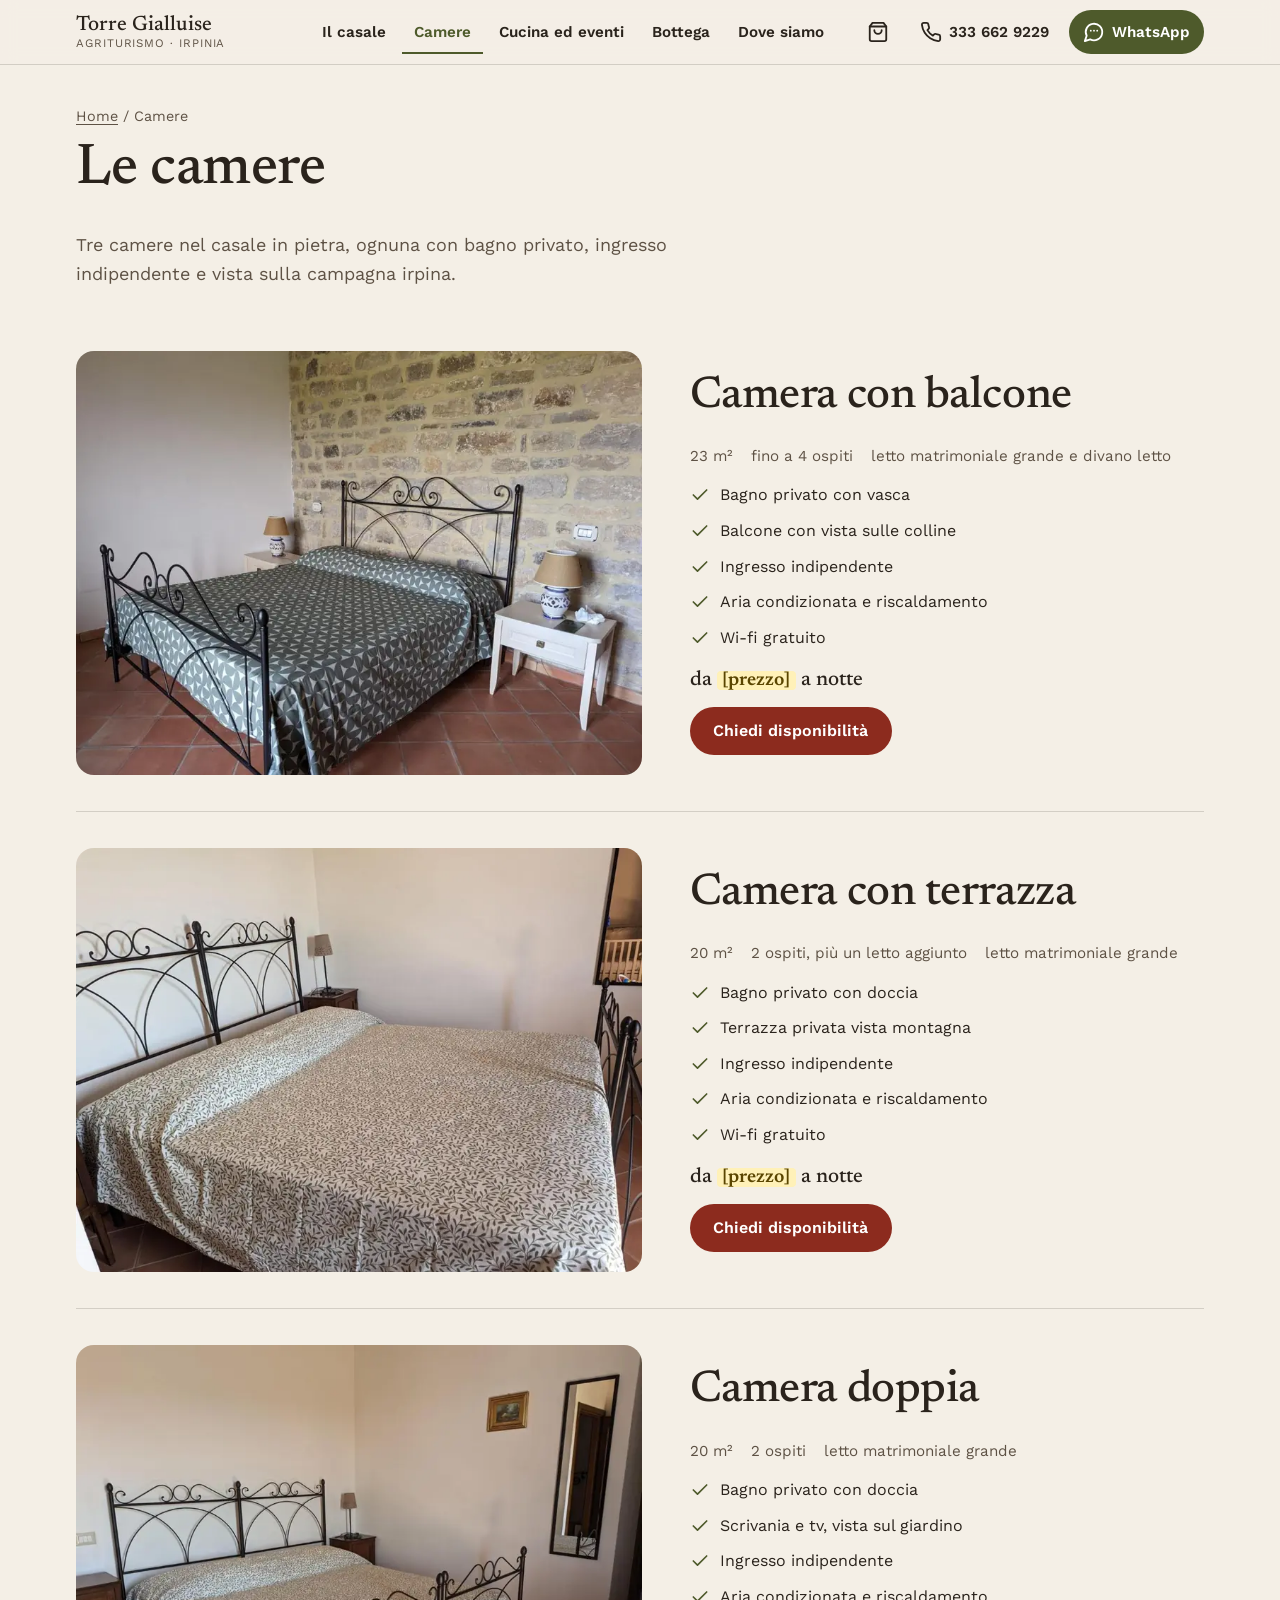
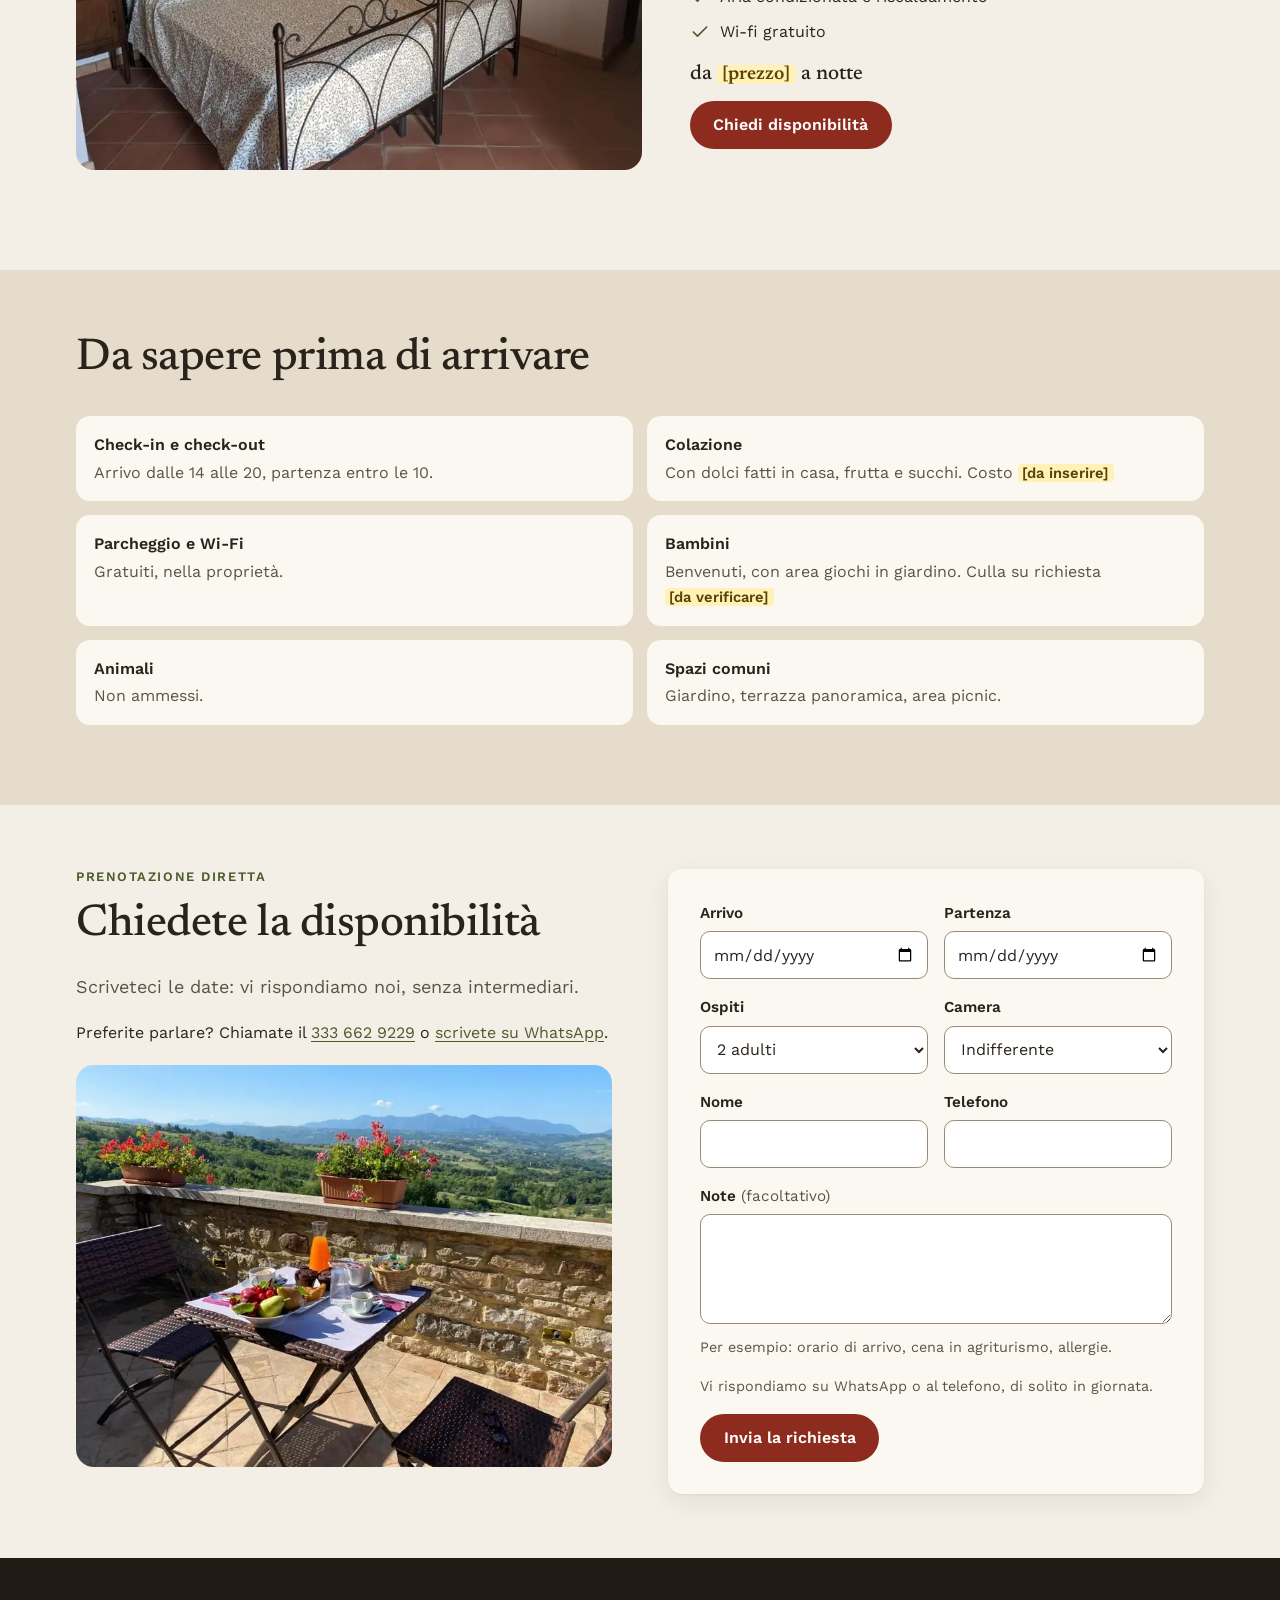
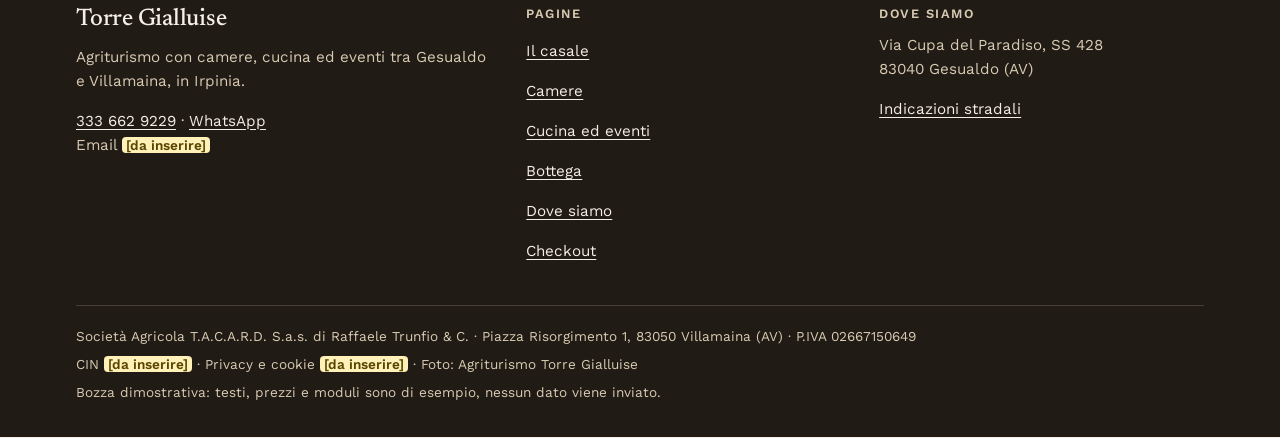
==== camere.html @ 3dd32e1e "Bozza sito Agriturismo Torre Gialluise Co-Authored-By: Claude Opus 5.5 <noreply@anthropic.com>" ====
<!doctype html>
<html lang="it">
<head>
<meta charset="utf-8">
<meta name="viewport" content="width=device-width, initial-scale=1">
<title>Camere · Agriturismo Torre Gialluise, Gesualdo</title>
<meta name="description" content="Tre camere con bagno privato e vista sulle colline dell'Irpinia, nel casale in pietra tra Gesualdo e Villamaina. Chiedete la disponibilità.">
<meta name="theme-color" content="#F4EFE6">
<link rel="canonical" href="https://fraspin02.github.io/tacard-trunfio-bozza/camere.html">
<meta property="og:type" content="website">
<meta property="og:locale" content="it_IT">
<meta property="og:site_name" content="Agriturismo Torre Gialluise">
<meta property="og:title" content="Camere · Agriturismo Torre Gialluise, Gesualdo">
<meta property="og:description" content="Tre camere con bagno privato e vista sulle colline dell'Irpinia, nel casale in pietra tra Gesualdo e Villamaina. Chiedete la disponibilità.">
<meta property="og:url" content="https://fraspin02.github.io/tacard-trunfio-bozza/camere.html">
<meta property="og:image" content="https://fraspin02.github.io/tacard-trunfio-bozza/og.jpg">
<meta property="og:image:width" content="1200">
<meta property="og:image:height" content="630">
<meta name="twitter:card" content="summary_large_image">
<link rel="icon" href="favicon.svg" type="image/svg+xml">
<link rel="preload" href="fonts/newsreader-latin-500-normal.woff2" as="font" type="font/woff2" crossorigin>
<link rel="preload" href="fonts/work-sans-latin-400-normal.woff2" as="font" type="font/woff2" crossorigin>
<style>@font-face{font-family:"Newsreader";src:url(fonts/newsreader-latin-500-normal.woff2) format("woff2");font-weight:500;font-style:normal;font-display:swap}
@font-face{font-family:"Newsreader";src:url(fonts/newsreader-latin-600-normal.woff2) format("woff2");font-weight:600;font-style:normal;font-display:swap}
@font-face{font-family:"Newsreader";src:url(fonts/newsreader-latin-500-italic.woff2) format("woff2");font-weight:500;font-style:italic;font-display:swap}
@font-face{font-family:"Work Sans";src:url(fonts/work-sans-latin-400-normal.woff2) format("woff2");font-weight:400;font-display:swap}
@font-face{font-family:"Work Sans";src:url(fonts/work-sans-latin-600-normal.woff2) format("woff2");font-weight:600;font-display:swap}

:root{
  --stone:#F4EFE6;--stone-2:#E6DCCB;--paper:#FBF8F2;
  --ink:#2A231C;--ink-2:#5E5245;--sand:#D9CBB3;
  --olive:#4E5A2B;--olive-d:#3C4620;--crusco:#8C2B1E;
  --line:rgba(42,35,28,.16);
  --serif:"Newsreader",Georgia,"Times New Roman",serif;
  --sans:"Work Sans",system-ui,-apple-system,"Segoe UI",Roboto,sans-serif;
  --r:14px;--r-img:18px;
  --wrap:1160px;--gut:16px;
  --sh:0 1px 2px rgba(42,35,28,.06),0 8px 24px rgba(42,35,28,.08);
}
*,*::before,*::after{box-sizing:border-box}
html{-webkit-text-size-adjust:100%;scroll-padding-top:80px}
body{margin:0;background:var(--stone);color:var(--ink);font:400 1rem/1.6 var(--sans);overflow-x:hidden}
img{display:block;max-width:100%;height:auto}
a,button,input,select,textarea,label{touch-action:manipulation;-webkit-tap-highlight-color:rgba(78,90,43,.15)}
a{color:var(--olive);text-underline-offset:3px}
a:hover{color:var(--olive-d)}
h1,h2,h3{font-family:var(--serif);font-weight:500;line-height:1.12;margin:0 0 .5em;letter-spacing:-.01em;text-wrap:balance}
h1{font-size:clamp(2.5rem,9vw,4.4rem)}
h2{font-size:clamp(1.85rem,5.4vw,2.8rem)}
h3{font-size:1.4rem}
p{margin:0 0 1em}
.lead{font-size:1.125rem;color:var(--ink-2);max-width:38em}
.eyebrow{display:block;font:600 .8125rem/1.3 var(--sans);letter-spacing:.12em;text-transform:uppercase;color:var(--olive);margin-bottom:.9rem}
em.it,.it{font-style:italic}
.wrap{width:100%;max-width:var(--wrap);margin:0 auto;padding:0 var(--gut)}
.sec{padding:64px 0}
.sec--alt{background:var(--stone-2)}
.sec--dark{background:var(--ink);color:var(--stone)}
.sec--dark .eyebrow{color:var(--sand)}
.sec--dark .lead,.sec--dark p{color:var(--sand)}
.sec-head{max-width:40em;margin-bottom:32px}
.ph{background:var(--stone-2)}
.visually-hidden{position:absolute!important;width:1px;height:1px;overflow:hidden;clip:rect(0 0 0 0);white-space:nowrap}
.skip{position:absolute;left:8px;top:-60px;background:var(--ink);color:#fff;padding:10px 16px;border-radius:8px;z-index:100}
.skip:focus{top:8px}
:focus-visible{outline:3px solid var(--olive);outline-offset:3px}
.todo{background:#FFF1B8;color:#5A4500;padding:0 .3em;border-radius:4px;font-weight:600;font-size:.92em;white-space:nowrap}

/* buttons */
.btn{display:inline-flex;align-items:center;justify-content:center;gap:.55em;min-height:48px;padding:.75em 1.35em;border-radius:999px;border:2px solid transparent;font:600 1rem/1.1 var(--sans);text-decoration:none;cursor:pointer;transition:background-color .2s,color .2s,border-color .2s,transform .15s}
.btn svg{width:20px;height:20px;flex:none}
.btn:active{transform:translateY(1px)}
.btn--main{background:var(--crusco);color:#fff}
.btn--main:hover{background:#74231A;color:#fff}
.btn--line{border-color:var(--ink);color:var(--ink);background:transparent}
.btn--line:hover{background:var(--ink);color:var(--stone)}
.btn--olive{background:var(--olive);color:#fff}
.btn--olive:hover{background:var(--olive-d);color:#fff}
.sec--dark .btn--line{border-color:var(--sand);color:var(--stone)}
.sec--dark .btn--line:hover{background:var(--stone);color:var(--ink)}
.btn-row{display:flex;flex-wrap:wrap;gap:12px}
.link-arrow{display:inline-flex;align-items:center;gap:.4em;font-weight:600;text-decoration:none;min-height:44px}
.link-arrow svg{width:18px;height:18px;transition:transform .2s}
.link-arrow:hover svg{transform:translateX(3px)}
svg.i{fill:none;stroke:currentColor;stroke-width:2;stroke-linecap:round;stroke-linejoin:round}

/* header */
.hdr{position:sticky;top:0;z-index:50;background:rgba(244,239,230,.94);backdrop-filter:saturate(1.4) blur(8px);-webkit-backdrop-filter:saturate(1.4) blur(8px);border-bottom:1px solid var(--line)}
.hdr__in{display:flex;align-items:center;gap:8px;min-height:64px}
.brand{display:flex;flex-direction:column;text-decoration:none;color:var(--ink);margin-right:auto;line-height:1.05;min-width:0}
.brand b{font:500 1.3rem/1.05 var(--serif);white-space:nowrap}
.brand small{font-size:.72rem;letter-spacing:.08em;text-transform:uppercase;color:var(--ink-2);white-space:nowrap}
.nav{display:none}
.ico-btn{position:relative;display:inline-flex;align-items:center;justify-content:center;gap:.45em;min-width:44px;height:44px;padding:0 10px;border-radius:999px;border:0;background:transparent;color:var(--ink);text-decoration:none;font:600 .95rem var(--sans);cursor:pointer}
.ico-btn svg{width:22px;height:22px}
.ico-btn:hover{background:var(--stone-2);color:var(--ink)}
.ico-btn .lbl{display:none}
.ico-btn--wa{background:var(--olive);color:#fff}
.ico-btn--wa:hover{background:var(--olive-d);color:#fff}
.badge{position:absolute;top:2px;right:0;min-width:20px;height:20px;padding:0 5px;border-radius:999px;background:var(--crusco);color:#fff;font:600 .75rem/20px var(--sans);text-align:center}
.badge[hidden]{display:none}
.mnav{position:fixed;inset:64px 0 auto 0;background:var(--stone);border-bottom:1px solid var(--line);padding:8px var(--gut) 20px;box-shadow:var(--sh)}
.mnav[hidden]{display:none}
.mnav a{display:flex;align-items:center;min-height:52px;border-bottom:1px solid var(--line);color:var(--ink);text-decoration:none;font:500 1.3rem var(--serif)}
.mnav a[aria-current="page"]{color:var(--olive)}
.mnav .btn-row{margin-top:16px}
@media (min-width:420px){.ico-btn--wa .lbl{display:inline}.ico-btn--wa{padding:0 14px}}
@media (min-width:1000px){
  .nav{display:flex;gap:4px;margin-right:12px}
  .nav a{padding:10px 12px;border-radius:999px;color:var(--ink);text-decoration:none;font-weight:600;font-size:.95rem}
  .nav a:hover{background:var(--stone-2)}
  .nav a[aria-current="page"]{color:var(--olive);box-shadow:inset 0 -2px 0 var(--olive);border-radius:0}
  .menu-btn{display:none}
  .ico-btn--tel .lbl{display:inline}
  .ico-btn--tel{padding:0 12px}
}

/* hero */
.hero{padding:28px 0 56px}
.hero__grid{display:grid;gap:28px}
.hero h1{margin-bottom:.3em}
.hero h1 .it{display:block;font-size:.42em;color:var(--ink-2);margin-top:.35em;letter-spacing:0}
.hero .lead{margin-bottom:1.6em}
.arch{border-radius:999px 999px var(--r-img) var(--r-img)/360px 360px var(--r-img) var(--r-img);overflow:hidden}
.hero__img{aspect-ratio:4/4.4;width:100%;object-fit:cover}
.hero__note{display:flex;align-items:center;gap:8px;margin-top:22px;color:var(--ink-2);font-size:.95rem}
.hero__note svg{width:18px;height:18px;flex:none;color:var(--olive)}
@media (min-width:880px){
  .hero{padding:56px 0 88px}
  .hero__grid{grid-template-columns:1.05fr .95fr;align-items:center;gap:56px}
  .hero__img{aspect-ratio:4/4.6}
}

/* page head */
.phead{padding:40px 0 28px}
.phead h1{font-size:clamp(2.2rem,7vw,3.6rem)}
.crumbs{font-size:.9rem;color:var(--ink-2);margin-bottom:10px}
.crumbs a{color:var(--ink-2)}

/* split media/text */
.split{display:grid;gap:28px;align-items:center}
@media (min-width:880px){.split{grid-template-columns:1fr 1fr;gap:56px}.split--rev>:first-child{order:2}}
.rimg{border-radius:var(--r-img);overflow:hidden}
.rimg img{width:100%;height:100%;object-fit:cover}
.mosaic{display:grid;grid-template-columns:1.25fr 1fr;grid-template-rows:auto auto;gap:10px}
.mosaic .rimg:first-child{grid-row:span 2}
.mosaic img{aspect-ratio:3/4}
.mosaic .rimg:not(:first-child) img{aspect-ratio:4/3.1}
.facts{display:grid;grid-template-columns:1fr 1fr;gap:18px 20px;margin:24px 0 0;padding:20px 0 0;border-top:1px solid var(--line)}
.facts dt{font:500 1.6rem/1.1 var(--serif);color:var(--olive)}
.facts dd{margin:4px 0 0;font-size:.92rem;color:var(--ink-2)}

/* cards */
.grid{display:grid;gap:20px}
@media (min-width:640px){.grid--2{grid-template-columns:1fr 1fr}.grid--3{grid-template-columns:1fr 1fr}.grid--4{grid-template-columns:1fr 1fr}}
@media (min-width:960px){.grid--3{grid-template-columns:repeat(3,1fr)}.grid--4{grid-template-columns:repeat(4,1fr)}}
.card{display:flex;flex-direction:column;background:var(--paper);border-radius:var(--r);overflow:hidden;box-shadow:var(--sh);color:var(--ink)}
.card__img{aspect-ratio:4/3;object-fit:cover;width:100%}
.card__body{display:flex;flex-direction:column;gap:6px;padding:18px 18px 20px;flex:1}
.card__body h3{margin:0}
.card__body p{margin:0;color:var(--ink-2)}
.card__meta{font-size:.9rem;color:var(--ink-2)}
.card__foot{margin-top:auto;padding-top:10px;display:flex;align-items:center;justify-content:space-between;gap:10px;flex-wrap:wrap}
a.card{text-decoration:none}
a.card:hover h3{color:var(--olive)}
.tile{position:relative;display:block;border-radius:var(--r);overflow:hidden;color:#fff;text-decoration:none;min-height:240px}
.tile img{position:absolute;inset:0;width:100%;height:100%;object-fit:cover;transition:transform .5s}
.tile::after{content:"";position:absolute;inset:0;background:linear-gradient(to top,rgba(30,24,18,.86) 0%,rgba(30,24,18,.35) 48%,rgba(30,24,18,0) 75%)}
.tile__t{position:absolute;left:18px;right:18px;bottom:16px;z-index:1}
.tile__t h3{margin:0 0 2px;color:#fff}
.tile__t span{font-size:.95rem;color:#F1E9DA}
.tile:hover{color:#fff}
.tile:hover img{transform:scale(1.03)}

/* lists */
.ticks{list-style:none;padding:0;margin:0 0 1.2em;display:grid;gap:10px}
.ticks li{display:flex;gap:10px;align-items:flex-start}
.ticks svg{width:20px;height:20px;flex:none;margin-top:3px;color:var(--olive)}
.sec--dark .ticks svg{color:var(--sand)}
.chips{display:flex;flex-wrap:wrap;gap:8px;list-style:none;padding:0;margin:0 0 20px}
.chips li{padding:6px 12px;border:1px solid var(--line);border-radius:999px;font-size:.92rem;background:var(--paper)}

/* dishes */
.dishes{list-style:none;padding:0;margin:0}
.dishes li{display:flex;justify-content:space-between;gap:16px;padding:14px 0;border-bottom:1px dashed var(--line)}
.dishes b{font:500 1.15rem/1.3 var(--serif)}
.dishes small{display:block;color:var(--ink-2);font-size:.92rem}
.dishes .pr{white-space:nowrap;align-self:flex-start;padding-top:2px}

/* quotes */
.quotes{display:grid;gap:16px}
@media (min-width:880px){.quotes{grid-template-columns:repeat(3,1fr)}}
.quote{margin:0;padding:24px;border-radius:var(--r);background:rgba(244,239,230,.06);border:1px solid rgba(217,203,179,.25)}
.quote p{font:italic 500 1.25rem/1.4 var(--serif);color:var(--stone)!important}
.quote footer{font-size:.9rem;color:var(--sand)}
.scores{display:flex;flex-wrap:wrap;gap:12px 28px;margin:0 0 28px;padding:0;list-style:none}
.scores li{display:flex;align-items:baseline;gap:8px;color:var(--sand)}
.scores b{font:500 2rem var(--serif);color:var(--stone)}

/* where */
.where{display:grid;gap:24px}
@media (min-width:880px){.where{grid-template-columns:1fr 1.1fr;gap:48px;align-items:center}}
.addr{font-style:normal;font-size:1.1rem;margin-bottom:16px}
.dist{list-style:none;padding:0;margin:0 0 24px}
.dist li{display:flex;justify-content:space-between;gap:12px;padding:10px 0;border-bottom:1px solid var(--line)}
.dist span:last-child{color:var(--ink-2);white-space:nowrap}

/* cta band */
.cta{text-align:left}
.cta .tel-big{display:inline-block;font:500 clamp(1.8rem,7vw,2.6rem)/1.1 var(--serif);color:var(--stone);text-decoration:none;margin:4px 0 22px}
.cta .tel-big:hover{color:#fff;text-decoration:underline}

/* rooms page */
.room{display:grid;gap:22px;padding:36px 0;border-top:1px solid var(--line)}
.room:first-of-type{border-top:0;padding-top:8px}
@media (min-width:880px){.room{grid-template-columns:1.1fr 1fr;gap:48px;align-items:center}}
.room__img{aspect-ratio:4/3;width:100%;object-fit:cover}
.room__spec{display:flex;flex-wrap:wrap;gap:8px 18px;margin:0 0 14px;padding:0;list-style:none;color:var(--ink-2);font-size:.95rem}
.room__price{font:500 1.3rem var(--serif);margin:6px 0 16px}
.info{display:grid;gap:14px}
@media (min-width:640px){.info{grid-template-columns:1fr 1fr}}
.info div{background:var(--paper);border-radius:var(--r);padding:16px 18px}
.info dt{font-weight:600}
.info dd{margin:2px 0 0;color:var(--ink-2)}

/* forms */
.form{background:var(--paper);border-radius:var(--r);padding:22px 18px;box-shadow:var(--sh)}
@media (min-width:640px){.form{padding:32px}}
.fgrid{display:grid;gap:16px}
@media (min-width:640px){.fgrid{grid-template-columns:1fr 1fr}.fgrid .full{grid-column:1/-1}}
.field label,.field legend{display:block;font-weight:600;margin-bottom:6px;font-size:.95rem}
.field .opt{font-weight:400;color:var(--ink-2)}
.field input,.field select,.field textarea{width:100%;min-height:48px;padding:10px 12px;border:1.5px solid #9A8B78;border-radius:10px;background:#fff;color:var(--ink);font:400 1rem var(--sans)}
.field textarea{min-height:110px;resize:vertical}
.field input:focus,.field select:focus,.field textarea:focus{border-color:var(--olive);outline:2px solid var(--olive);outline-offset:1px}
.field [aria-invalid="true"]{border-color:var(--crusco)}
.err{display:flex;gap:6px;align-items:center;color:var(--crusco);font-size:.9rem;margin-top:6px;font-weight:600}
.err[hidden]{display:none}
.help{font-size:.9rem;color:var(--ink-2);margin:4px 0 0}
fieldset{border:0;padding:0;margin:0;min-width:0}
.radio{display:flex;align-items:center;gap:10px;min-height:48px;padding:10px 14px;border:1.5px solid var(--line);border-radius:10px;background:#fff;cursor:pointer;margin-bottom:8px}
.radio input{width:20px;height:20px;accent-color:var(--olive);margin:0}
.radio:has(input:checked){border-color:var(--olive);background:#F3F4EA}
.done{border-radius:var(--r);background:#EEF0E2;border:1px solid #C9CFAE;padding:20px}
.done[hidden]{display:none}
.done h3{display:flex;align-items:center;gap:8px}
.done h3 svg{width:24px;height:24px;color:var(--olive)}
.demo-note{font-size:.88rem;color:var(--ink-2);margin:12px 0 0}

/* shop */
.price{font:600 1.15rem var(--sans)}
.price-tag{display:inline-block;font-size:.75rem;font-weight:600;letter-spacing:.04em;text-transform:uppercase;color:#5A4500;background:#FFF1B8;padding:2px 8px;border-radius:999px}
.noimg{display:flex;align-items:center;justify-content:center;text-align:center;aspect-ratio:4/3;background:repeating-linear-gradient(135deg,var(--stone-2) 0 12px,#DDD1BD 12px 24px);color:var(--ink-2);font-weight:600;padding:16px}
.add{min-height:44px;padding:.6em 1.1em;font-size:.95rem}
.add[data-added]{background:var(--olive)}
.pd{display:grid;gap:28px}
@media (min-width:880px){.pd{grid-template-columns:1fr 1fr;gap:56px;align-items:start}}
.pd__img{aspect-ratio:1/1;width:100%;object-fit:cover}
.pd .noimg{aspect-ratio:1/1;border-radius:var(--r-img)}
.qty{display:inline-flex;align-items:center;border:1.5px solid #9A8B78;border-radius:999px;background:#fff}
.qty button{width:44px;height:44px;border:0;background:transparent;font-size:1.3rem;cursor:pointer;color:var(--ink);border-radius:999px}
.qty button:hover{background:var(--stone-2)}
.qty input{width:44px;height:44px;border:0;text-align:center;font:600 1rem var(--sans);background:transparent;color:var(--ink);-moz-appearance:textfield}
.qty input::-webkit-inner-spin-button{-webkit-appearance:none}
.buy{display:flex;flex-wrap:wrap;gap:12px;align-items:center;margin:18px 0}

/* drawer */
.drawer{position:fixed;inset:0;z-index:80;display:flex;justify-content:flex-end}
.drawer[hidden]{display:none}
.drawer__bg{position:absolute;inset:0;background:rgba(30,24,18,.5);border:0;padding:0;cursor:pointer}
.drawer__panel{position:relative;width:min(420px,100%);height:100%;background:var(--stone);display:flex;flex-direction:column;box-shadow:-8px 0 30px rgba(0,0,0,.2);animation:slide .25s ease-out}
@keyframes slide{from{transform:translateX(30px);opacity:0}}
.drawer__hd{display:flex;align-items:center;justify-content:space-between;padding:12px 12px 12px 20px;border-bottom:1px solid var(--line)}
.drawer__hd h2{font-size:1.5rem;margin:0}
.drawer__list{flex:1;overflow:auto;overscroll-behavior:contain;padding:8px 20px;list-style:none;margin:0}
.line{display:grid;grid-template-columns:64px 1fr auto;gap:12px;align-items:center;padding:14px 0;border-bottom:1px solid var(--line)}
.line img,.line .noimg{width:64px;height:64px;border-radius:10px;object-fit:cover;aspect-ratio:1;padding:0;font-size:0}
.line b{display:block;font-weight:600;line-height:1.3}
.line small{color:var(--ink-2)}
.line .qty{margin-top:6px}
.line .qty button,.line .qty input{width:36px;height:36px}
.rm{background:none;border:0;color:var(--ink-2);text-decoration:underline;cursor:pointer;font:400 .9rem var(--sans);min-height:44px;padding:0 4px}
.drawer__ft{padding:16px 20px 20px;border-top:1px solid var(--line);background:var(--paper)}
.row{display:flex;justify-content:space-between;gap:12px;margin-bottom:6px}
.row--tot{font-weight:600;font-size:1.1rem;margin-top:8px}
.drawer__ft .btn{width:100%;margin-top:12px}
.empty{padding:40px 0;text-align:center;color:var(--ink-2)}
.empty[hidden]{display:none}

/* checkout */
.co{display:grid;gap:24px}
@media (min-width:960px){.co{grid-template-columns:1.4fr 1fr;gap:40px;align-items:start}.co aside{position:sticky;top:88px}}
.co fieldset{margin-bottom:28px}
.co legend{font:500 1.45rem var(--serif);margin-bottom:14px;display:flex;align-items:center;gap:10px}
.co legend span{display:inline-flex;align-items:center;justify-content:center;width:30px;height:30px;border-radius:50%;background:var(--olive);color:#fff;font:600 .95rem var(--sans)}
.sum{background:var(--paper);border-radius:var(--r);padding:20px;box-shadow:var(--sh)}
.sum ul{list-style:none;margin:0 0 12px;padding:0}
.sum li{display:flex;justify-content:space-between;gap:12px;padding:8px 0;border-bottom:1px solid var(--line);font-size:.95rem}

/* footer */
.ftr{background:#211B15;color:var(--sand);padding:48px 0 28px;font-size:.95rem}
.ftr a{color:var(--stone)}
.ftr__grid{display:grid;gap:28px}
@media (min-width:880px){.ftr__grid{grid-template-columns:1.3fr 1fr 1fr}}
.ftr h2{font-size:1.5rem;color:var(--stone)}
.ftr h3{font:600 .8rem var(--sans);letter-spacing:.12em;text-transform:uppercase;color:var(--sand);margin-bottom:12px}
.ftr ul{list-style:none;padding:0;margin:0}
.ftr li{margin-bottom:4px}
.ftr li a{display:inline-flex;min-height:36px;align-items:center}
.ftr__legal{margin-top:32px;padding-top:20px;border-top:1px solid rgba(217,203,179,.2);font-size:.85rem}
.ftr__legal p{margin:0 0 6px}
.ftr .todo{font-size:.85rem}

@media (prefers-reduced-motion:reduce){*,*::before,*::after{animation:none!important;transition:none!important;scroll-behavior:auto!important}}
</style>
</head>
<body>
<svg width="0" height="0" style="position:absolute" aria-hidden="true"><symbol id="i-phone" viewBox="0 0 24 24"><path d="M22 16.92v3a2 2 0 0 1-2.18 2 19.79 19.79 0 0 1-8.63-3.07 19.5 19.5 0 0 1-6-6 19.79 19.79 0 0 1-3.07-8.67A2 2 0 0 1 4.11 2h3a2 2 0 0 1 2 1.72c.13.96.36 1.9.7 2.81a2 2 0 0 1-.45 2.11L8.09 9.91a16 16 0 0 0 6 6l1.27-1.27a2 2 0 0 1 2.11-.45c.91.34 1.85.57 2.81.7A2 2 0 0 1 22 16.92z"/></symbol><symbol id="i-chat" viewBox="0 0 24 24"><path d="M7.9 20A9 9 0 1 0 4 16.1L2 22Z"/><path d="M8.5 10.5h.01M12 10.5h.01M15.5 10.5h.01"/></symbol><symbol id="i-bag" viewBox="0 0 24 24"><path d="M6 2 3 6v14a2 2 0 0 0 2 2h14a2 2 0 0 0 2-2V6l-3-4Z"/><path d="M3 6h18"/><path d="M16 10a4 4 0 0 1-8 0"/></symbol><symbol id="i-menu" viewBox="0 0 24 24"><path d="M4 6h16M4 12h16M4 18h16"/></symbol><symbol id="i-x" viewBox="0 0 24 24"><path d="M18 6 6 18M6 6l12 12"/></symbol><symbol id="i-pin" viewBox="0 0 24 24"><path d="M20 10c0 6-8 12-8 12s-8-6-8-12a8 8 0 0 1 16 0Z"/><circle cx="12" cy="10" r="3"/></symbol><symbol id="i-arrow" viewBox="0 0 24 24"><path d="M5 12h14M12 5l7 7-7 7"/></symbol><symbol id="i-check" viewBox="0 0 24 24"><path d="M20 6 9 17l-5-5"/></symbol><symbol id="i-alert" viewBox="0 0 24 24"><circle cx="12" cy="12" r="10"/><path d="M12 8v4M12 16h.01"/></symbol></svg>
<a class="skip" href="#main">Vai al contenuto</a>
<header class="hdr">
 <div class="wrap hdr__in">
  <a class="brand" href="index.html" translate="no"><b>Torre Gialluise</b><small>Agriturismo · Irpinia</small></a>
  <nav class="nav" aria-label="Principale"><a href="index.html">Il casale</a><a href="camere.html" aria-current="page">Camere</a><a href="cucina-eventi.html">Cucina ed eventi</a><a href="bottega.html">Bottega</a><a href="index.html#dove">Dove siamo</a></nav>
  <button class="ico-btn cart-btn" type="button" aria-label="Carrello, vuoto" aria-controls="cart"><svg class="i" aria-hidden="true"><use href="#i-bag"/></svg><span class="badge" hidden>0</span></button>
  <a class="ico-btn ico-btn--tel" href="tel:+393336629229" aria-label="Chiama il 333 662 9229"><svg class="i" aria-hidden="true"><use href="#i-phone"/></svg><span class="lbl">333 662 9229</span></a>
  <a class="ico-btn ico-btn--wa" href="https://wa.me/393336629229?text=Buongiorno%2C%20vorrei%20avere%20informazioni%20sull%27agriturismo." aria-label="WhatsApp, scriveteci"><svg class="i" aria-hidden="true"><use href="#i-chat"/></svg><span class="lbl">WhatsApp</span></a>
  <button class="ico-btn menu-btn" type="button" aria-expanded="false" aria-controls="mnav" aria-label="Apri menu"><svg class="i" aria-hidden="true"><use href="#i-menu"/></svg></button>
 </div>
 <nav id="mnav" class="mnav" aria-label="Menu" hidden><a href="index.html">Il casale</a><a href="camere.html" aria-current="page">Camere</a><a href="cucina-eventi.html">Cucina ed eventi</a><a href="bottega.html">Bottega</a><a href="index.html#dove">Dove siamo</a>
  <div class="btn-row"><a class="btn btn--line" href="tel:+393336629229"><svg class="i" aria-hidden="true"><use href="#i-phone"/></svg> Chiama</a><a class="btn btn--olive" href="https://wa.me/393336629229"><svg class="i" aria-hidden="true"><use href="#i-chat"/></svg> WhatsApp</a></div>
 </nav>
</header>
<main id="main">
<section class="phead"><div class="wrap">
 <p class="crumbs"><a href="index.html">Home</a> / Camere</p>
 <h1>Le camere</h1>
 <p class="lead">Tre camere nel casale in pietra, ognuna con bagno privato, ingresso indipendente e vista sulla campagna irpina.</p>
</div></section>
<section class="sec" style="padding-top:8px"><div class="wrap"><article class="room" id="balcone">
 <div class="rimg"><img class="room__img" src="img/camera-balcone-800.webp" srcset="img/camera-balcone-480.webp 480w, img/camera-balcone-800.webp 800w, img/camera-balcone-1196.webp 1196w" sizes="(min-width:880px) 560px, 100vw" width="1196" height="900" alt="Camera con letto matrimoniale in ferro battuto e pavimento in cotto" loading="lazy" decoding="async"></div>
 <div>
  <h2>Camera con balcone</h2>
  <ul class="room__spec"><li>23 m²</li><li>fino a 4 ospiti</li><li>letto matrimoniale grande e divano letto</li></ul>
  <ul class="ticks"><li><svg class="i" aria-hidden="true"><use href="#i-check"/></svg><span>Bagno privato con vasca</span></li><li><svg class="i" aria-hidden="true"><use href="#i-check"/></svg><span>Balcone con vista sulle colline</span></li><li><svg class="i" aria-hidden="true"><use href="#i-check"/></svg><span>Ingresso indipendente</span></li><li><svg class="i" aria-hidden="true"><use href="#i-check"/></svg><span>Aria condizionata e riscaldamento</span></li><li><svg class="i" aria-hidden="true"><use href="#i-check"/></svg><span>Wi-fi gratuito</span></li></ul>
  <p class="room__price">da <span class="todo">[prezzo]</span> a notte</p>
  <a class="btn btn--main" href="#prenota" data-room="Camera con balcone">Chiedi disponibilità</a>
 </div>
</article><article class="room" id="terrazza">
 <div class="rimg"><img class="room__img" src="img/camera-letto-aggiunto-800.webp" srcset="img/camera-letto-aggiunto-480.webp 480w, img/camera-letto-aggiunto-800.webp 800w, img/camera-letto-aggiunto-1196.webp 1196w" sizes="(min-width:880px) 560px, 100vw" width="1196" height="900" alt="Camera matrimoniale luminosa con copriletto chiaro" loading="lazy" decoding="async"></div>
 <div>
  <h2>Camera con terrazza</h2>
  <ul class="room__spec"><li>20 m²</li><li>2 ospiti, più un letto aggiunto</li><li>letto matrimoniale grande</li></ul>
  <ul class="ticks"><li><svg class="i" aria-hidden="true"><use href="#i-check"/></svg><span>Bagno privato con doccia</span></li><li><svg class="i" aria-hidden="true"><use href="#i-check"/></svg><span>Terrazza privata vista montagna</span></li><li><svg class="i" aria-hidden="true"><use href="#i-check"/></svg><span>Ingresso indipendente</span></li><li><svg class="i" aria-hidden="true"><use href="#i-check"/></svg><span>Aria condizionata e riscaldamento</span></li><li><svg class="i" aria-hidden="true"><use href="#i-check"/></svg><span>Wi-fi gratuito</span></li></ul>
  <p class="room__price">da <span class="todo">[prezzo]</span> a notte</p>
  <a class="btn btn--main" href="#prenota" data-room="Camera con terrazza">Chiedi disponibilità</a>
 </div>
</article><article class="room" id="doppia">
 <div class="rimg"><img class="room__img" src="img/camera-doppia-800.webp" srcset="img/camera-doppia-480.webp 480w, img/camera-doppia-800.webp 800w, img/camera-doppia-1196.webp 1196w" sizes="(min-width:880px) 560px, 100vw" width="1196" height="900" alt="Camera doppia con letto in ferro battuto e specchio" loading="lazy" decoding="async"></div>
 <div>
  <h2>Camera doppia</h2>
  <ul class="room__spec"><li>20 m²</li><li>2 ospiti</li><li>letto matrimoniale grande</li></ul>
  <ul class="ticks"><li><svg class="i" aria-hidden="true"><use href="#i-check"/></svg><span>Bagno privato con doccia</span></li><li><svg class="i" aria-hidden="true"><use href="#i-check"/></svg><span>Scrivania e tv, vista sul giardino</span></li><li><svg class="i" aria-hidden="true"><use href="#i-check"/></svg><span>Ingresso indipendente</span></li><li><svg class="i" aria-hidden="true"><use href="#i-check"/></svg><span>Aria condizionata e riscaldamento</span></li><li><svg class="i" aria-hidden="true"><use href="#i-check"/></svg><span>Wi-fi gratuito</span></li></ul>
  <p class="room__price">da <span class="todo">[prezzo]</span> a notte</p>
  <a class="btn btn--main" href="#prenota" data-room="Camera doppia">Chiedi disponibilità</a>
 </div>
</article></div></section>
<section class="sec sec--alt" aria-labelledby="serv-t"><div class="wrap">
 <div class="sec-head"><h2 id="serv-t">Da sapere prima di arrivare</h2></div>
 <dl class="info">
  <div><dt>Check-in e check-out</dt><dd>Arrivo dalle 14 alle 20, partenza entro le 10.</dd></div>
  <div><dt>Colazione</dt><dd>Con dolci fatti in casa, frutta e succhi. Costo <span class="todo">[da inserire]</span></dd></div>
  <div><dt>Parcheggio e Wi-Fi</dt><dd>Gratuiti, nella proprietà.</dd></div>
  <div><dt>Bambini</dt><dd>Benvenuti, con area giochi in giardino. Culla su richiesta <span class="todo">[da verificare]</span></dd></div>
  <div><dt>Animali</dt><dd>Non ammessi.</dd></div>
  <div><dt>Spazi comuni</dt><dd>Giardino, terrazza panoramica, area picnic.</dd></div>
 </dl>
</div></section>
<section class="sec" id="prenota" aria-labelledby="prenota-t"><div class="wrap split" style="align-items:start">
 <div><span class="eyebrow">Prenotazione diretta</span><h2 id="prenota-t">Chiedete la disponibilità</h2>
 <p class="lead">Scriveteci le date: vi rispondiamo noi, senza intermediari.</p>
 <p>Preferite parlare? Chiamate il <a href="tel:+393336629229">333 662 9229</a> o <a href="https://wa.me/393336629229?text=Buongiorno%2C%20vorrei%20sapere%20se%20avete%20camere%20libere%20per%20queste%20date%3A%20">scrivete su WhatsApp</a>.</p>
 <div class="rimg" style="margin-top:20px"><img src="img/terrazza-800.webp" srcset="img/terrazza-480.webp 480w, img/terrazza-800.webp 800w, img/terrazza-1200.webp 1200w" sizes="(min-width:880px) 560px, 100vw" width="1200" height="900" alt="Tavolino apparecchiato per la colazione sulla terrazza con vista" loading="lazy" decoding="async"></div></div>
 <div><form class="form" id="pren-form" data-demo="pren-ok" aria-labelledby="prenota-t">
 <div class="fgrid">
  <div class="field"><label for="arrivo">Arrivo</label><input id="arrivo" name="arrivo" type="date" required aria-describedby="arrivo-e"><p class="err" id="arrivo-e" hidden><svg class="i" aria-hidden="true"><use href="#i-alert"/></svg>Scegliete la data di arrivo</p></div>
  <div class="field"><label for="partenza">Partenza</label><input id="partenza" name="partenza" type="date" required aria-describedby="partenza-e" data-after="arrivo"><p class="err" id="partenza-e" hidden><svg class="i" aria-hidden="true"><use href="#i-alert"/></svg>La partenza deve essere dopo l'arrivo</p></div>
  <div class="field"><label for="ospiti">Ospiti</label><select id="ospiti" name="ospiti" required><option>2 adulti</option><option>1 adulto</option><option>2 adulti + 1 bambino</option><option>2 adulti + 2 bambini</option><option>3 adulti</option><option>4 adulti</option></select></div>
  <div class="field"><label for="camera">Camera</label><select id="camera" name="camera"><option>Indifferente</option><option>Camera con balcone</option><option>Camera con terrazza</option><option>Camera doppia</option></select></div>
  <div class="field"><label for="nome">Nome</label><input id="nome" name="nome" type="text" required aria-describedby="nome-e" autocomplete="name"><p class="err" id="nome-e" hidden><svg class="i" aria-hidden="true"><use href="#i-alert"/></svg>Inserite il vostro nome</p></div>
  <div class="field"><label for="tel">Telefono</label><input id="tel" name="tel" type="tel" required aria-describedby="tel-e" autocomplete="tel" inputmode="tel" data-rule="tel"><p class="err" id="tel-e" hidden><svg class="i" aria-hidden="true"><use href="#i-alert"/></svg>Inserite un numero di telefono, ci serve per rispondervi</p></div>
  <div class="field full"><label for="note">Note <span class=opt>(facoltativo)</span></label><textarea id="note" name="note" aria-describedby="note-h"></textarea><p class="help" id="note-h">Per esempio: orario di arrivo, cena in agriturismo, allergie.</p></div>
 </div>
 <p class="help" style="margin:16px 0">Vi rispondiamo su WhatsApp o al telefono, di solito in giornata.</p>
 <button class="btn btn--main" type="submit">Invia la richiesta</button>
</form>
<div class="done" id="pren-ok" hidden role="status"><h3><svg class="i" aria-hidden="true"><use href="#i-check"/></svg> Richiesta pronta</h3><p>Vi ricontattiamo al numero indicato per confermare la disponibilità.</p><p class="demo-note">Questa è una bozza: il modulo non invia ancora nulla.</p></div></div>
</div></section>
</main>
<footer class="ftr">
 <div class="wrap">
  <div class="ftr__grid">
   <div>
    <h2>Torre Gialluise</h2>
    <p>Agriturismo con camere, cucina ed eventi tra Gesualdo e Villamaina, in Irpinia.</p>
    <p><a href="tel:+393336629229">333 662 9229</a> · <a href="https://wa.me/393336629229">WhatsApp</a><br>Email <span class="todo">[da inserire]</span></p>
   </div>
   <div>
    <h3>Pagine</h3>
    <ul><li><a href="index.html">Il casale</a></li><li><a href="camere.html">Camere</a></li><li><a href="cucina-eventi.html">Cucina ed eventi</a></li><li><a href="bottega.html">Bottega</a></li><li><a href="index.html#dove">Dove siamo</a></li><li><a href="checkout.html">Checkout</a></li></ul>
   </div>
   <div>
    <h3>Dove siamo</h3>
    <p>Via Cupa del Paradiso, SS 428<br>83040 Gesualdo (AV)</p>
    <p><a href="https://www.google.com/maps/dir/?api=1&destination=40.9926,15.0762" rel="noopener">Indicazioni stradali</a></p>
   </div>
  </div>
  <div class="ftr__legal">
   <p>Società Agricola T.A.C.A.R.D. S.a.s. di Raffaele Trunfio &amp; C. · Piazza Risorgimento 1, 83050 Villamaina (AV) · P.IVA 02667150649</p>
   <p>CIN <span class="todo">[da inserire]</span> · Privacy e cookie <span class="todo">[da inserire]</span> · Foto: Agriturismo Torre Gialluise</p>
   <p>Bozza dimostrativa: testi, prezzi e moduli sono di esempio, nessun dato viene inviato.</p>
  </div>
 </div>
</footer>
<div id="cart" class="drawer" role="dialog" aria-modal="true" aria-labelledby="cart-t" hidden>
 <button class="drawer__bg" type="button" data-close-cart tabindex="-1" aria-label="Chiudi il carrello"></button>
 <div class="drawer__panel">
  <div class="drawer__hd"><h2 id="cart-t">Il vostro carrello</h2><button class="ico-btn drawer__close" type="button" data-close-cart aria-label="Chiudi il carrello"><svg class="i" aria-hidden="true"><use href="#i-x"/></svg></button></div>
  <ul id="cart-list" class="drawer__list"></ul>
  <div id="cart-empty" class="empty"><p>Il carrello è vuoto.<br>Date un'occhiata alla bottega.</p><a class="btn btn--line" href="bottega.html">Vai alla bottega</a></div>
  <div id="cart-ft" class="drawer__ft" hidden>
   <div class="row"><span>Subtotale</span><b id="cart-sub">0,00 €</b></div>
   <div class="row"><span>Spedizione</span><span>calcolata al checkout</span></div>
   <a class="btn btn--main" href="checkout.html">Vai al checkout <svg class="i" aria-hidden="true"><use href="#i-arrow"/></svg></a>
   <button class="btn btn--line" type="button" data-close-cart style="width:100%;margin-top:8px">Continua a guardare</button>
  </div>
 </div>
</div>
<p id="cart-live" class="visually-hidden" aria-live="polite"></p>
<script src="app.js" defer></script>
</body>
</html>
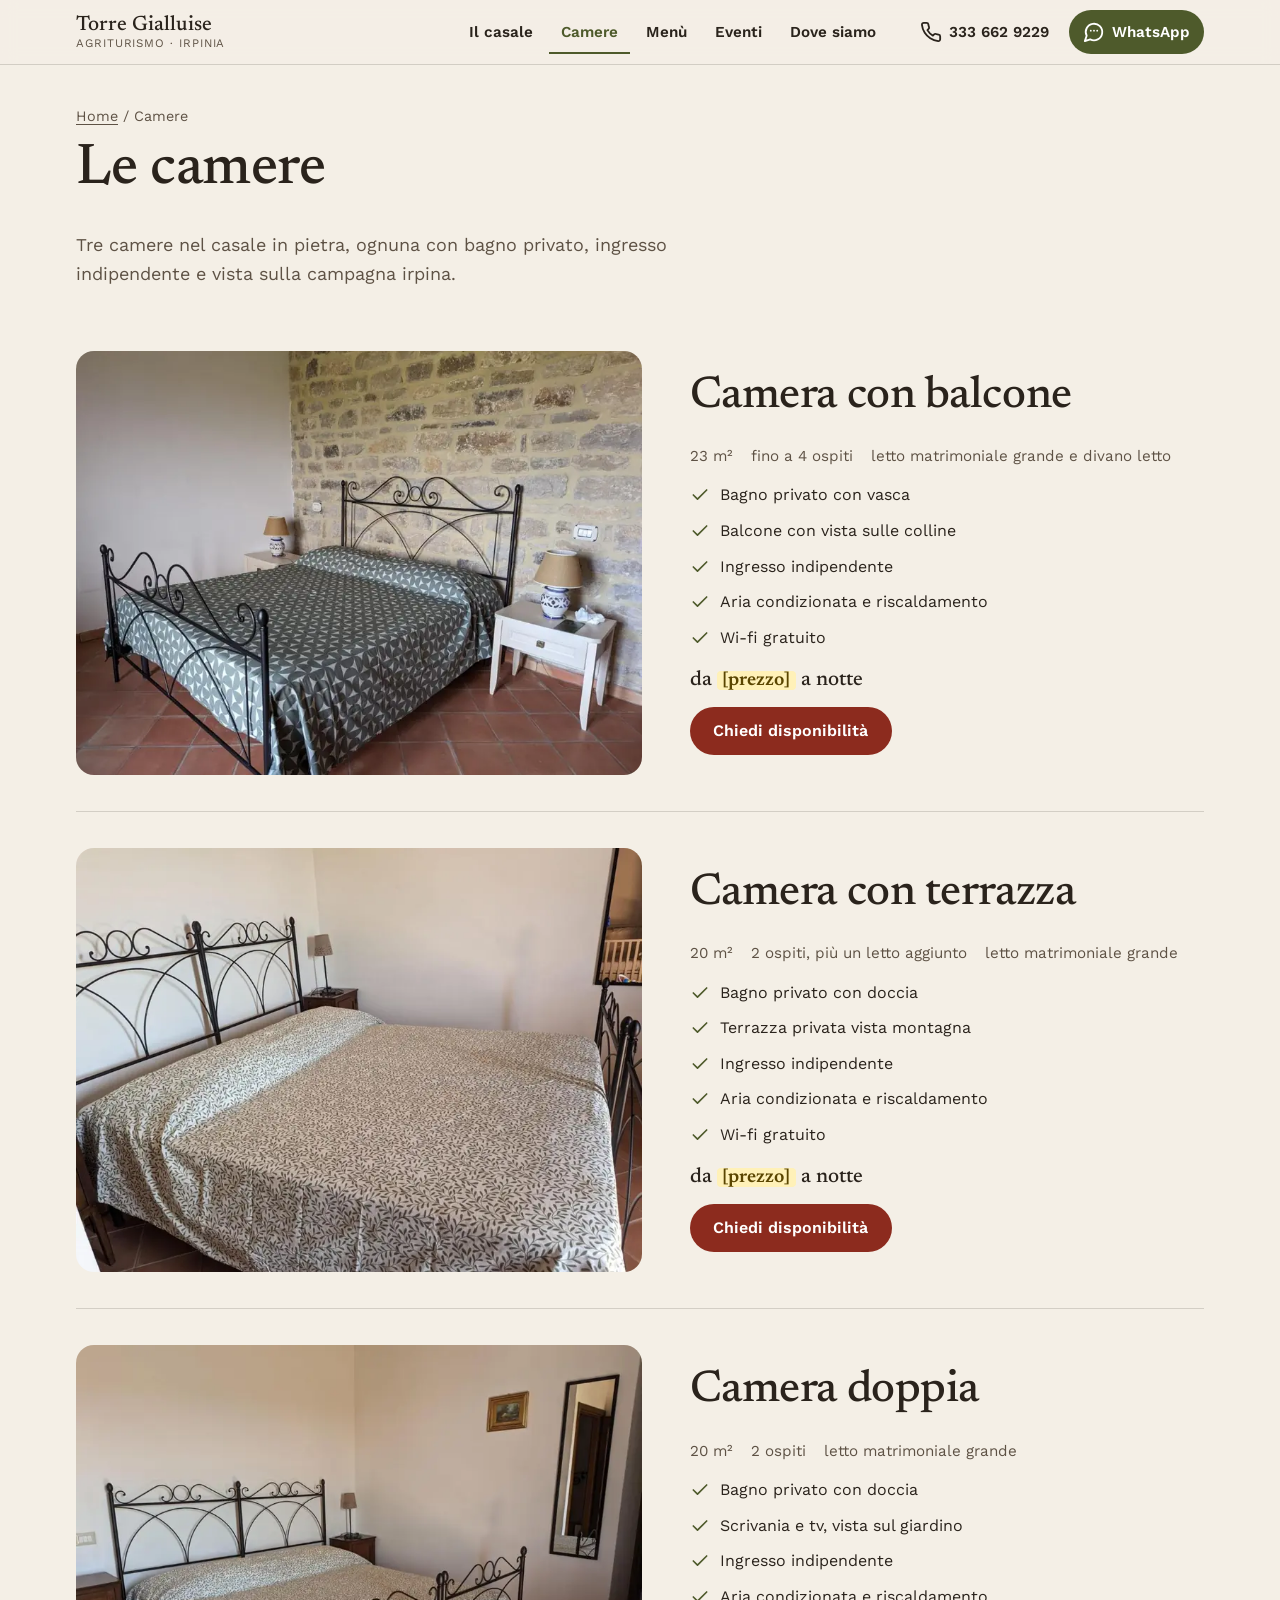
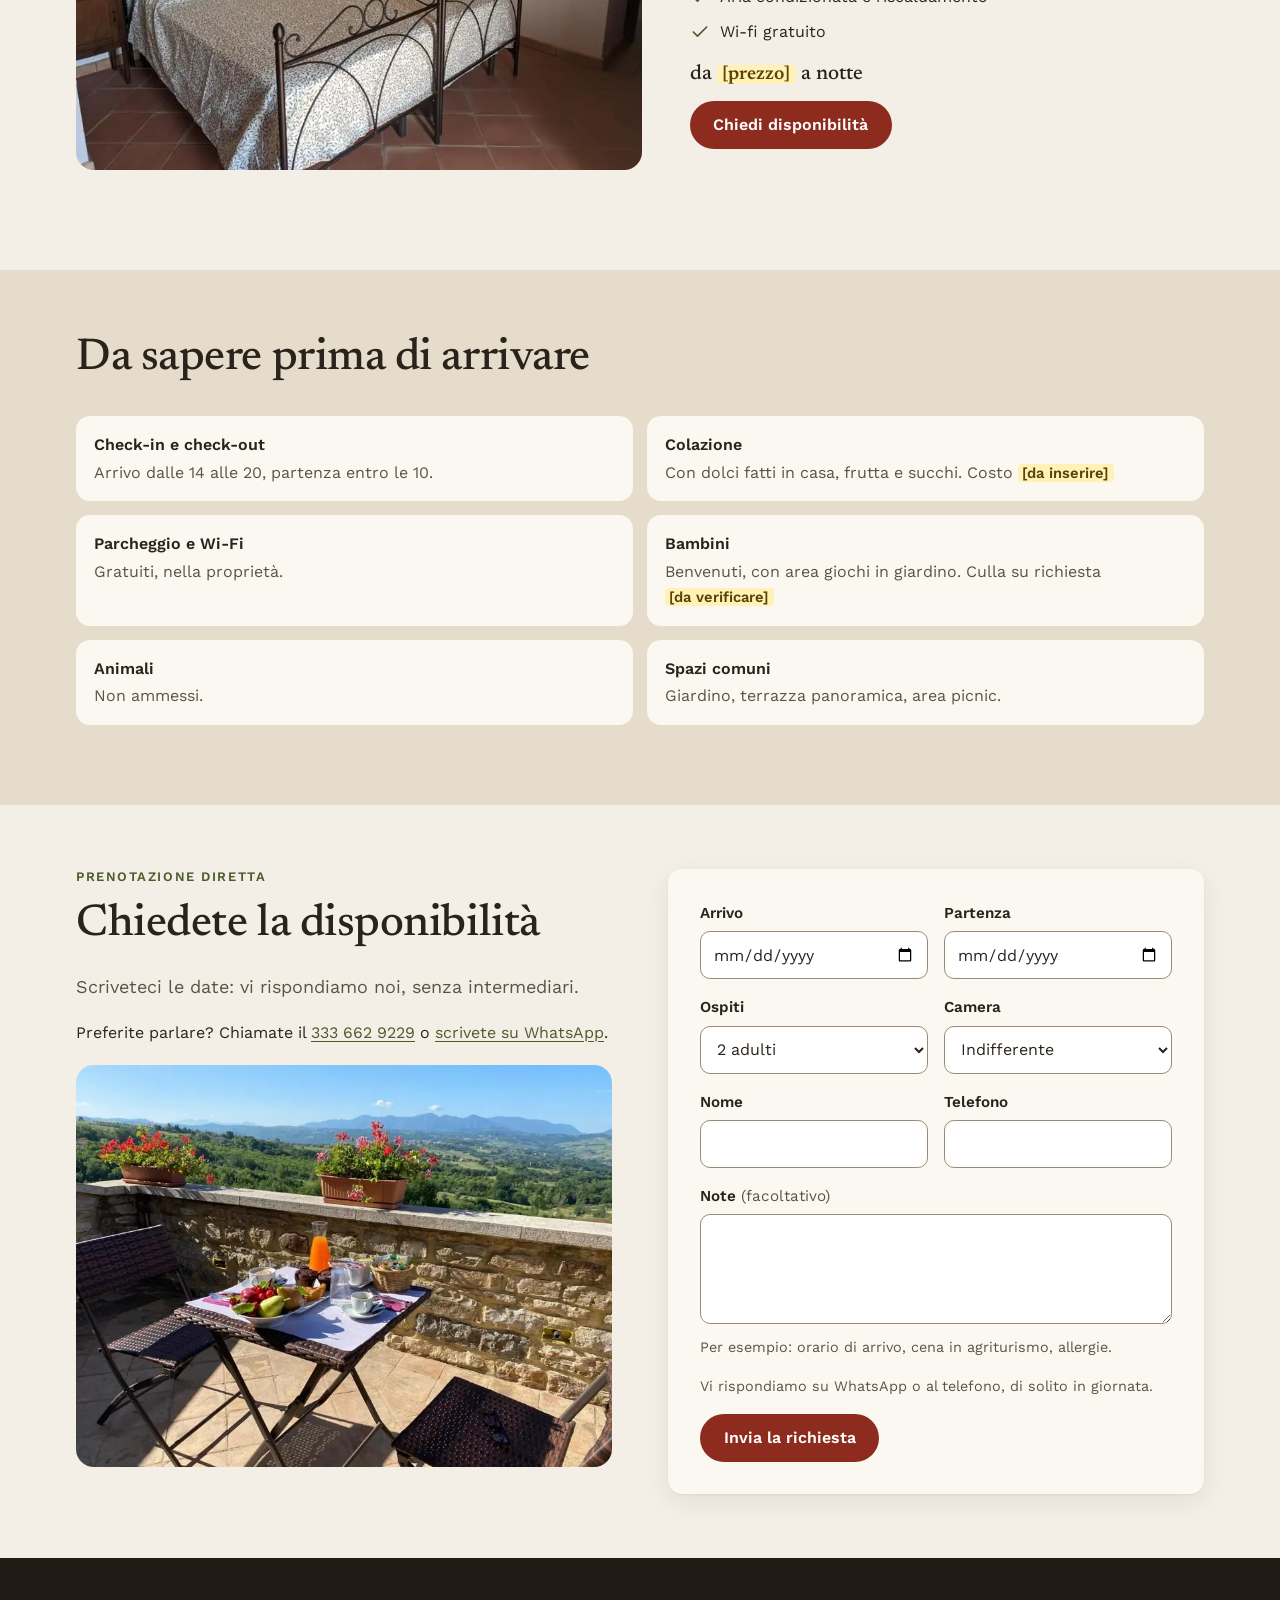
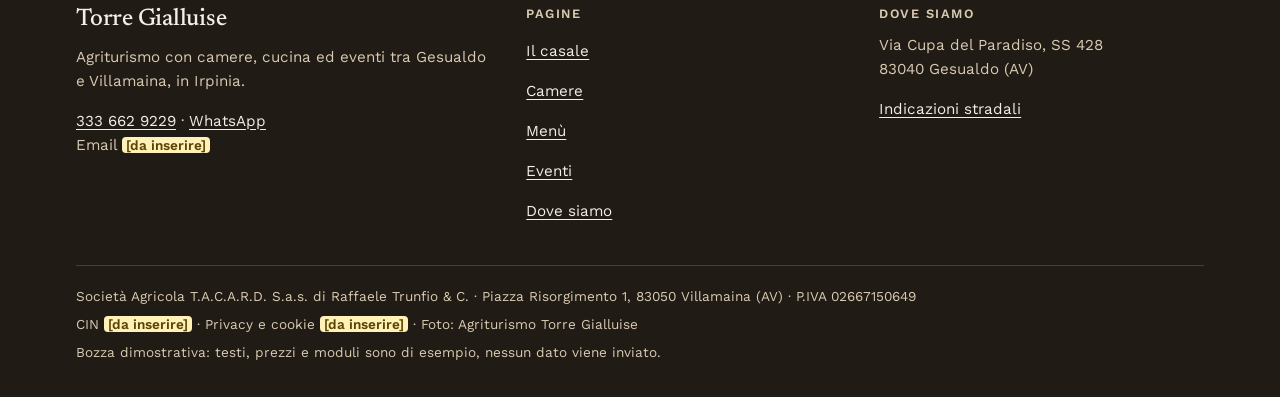
==== commit 7770744b: "Tolta la bottega: restano camere con richiesta di disponibilità e pagina menù Co-Authored-By: Claude" ====
--- a/camere.html
+++ b/camere.html
@@ -97,8 +97,6 @@
 .ico-btn .lbl{display:none}
 .ico-btn--wa{background:var(--olive);color:#fff}
 .ico-btn--wa:hover{background:var(--olive-d);color:#fff}
-.badge{position:absolute;top:2px;right:0;min-width:20px;height:20px;padding:0 5px;border-radius:999px;background:var(--crusco);color:#fff;font:600 .75rem/20px var(--sans);text-align:center}
-.badge[hidden]{display:none}
 .mnav{position:fixed;inset:64px 0 auto 0;background:var(--stone);border-bottom:1px solid var(--line);padding:8px var(--gut) 20px;box-shadow:var(--sh)}
 .mnav[hidden]{display:none}
 .mnav a{display:flex;align-items:center;min-height:52px;border-bottom:1px solid var(--line);color:var(--ink);text-decoration:none;font:500 1.3rem var(--serif)}
@@ -247,56 +245,6 @@
 .done h3 svg{width:24px;height:24px;color:var(--olive)}
 .demo-note{font-size:.88rem;color:var(--ink-2);margin:12px 0 0}
 
-/* shop */
-.price{font:600 1.15rem var(--sans)}
-.price-tag{display:inline-block;font-size:.75rem;font-weight:600;letter-spacing:.04em;text-transform:uppercase;color:#5A4500;background:#FFF1B8;padding:2px 8px;border-radius:999px}
-.noimg{display:flex;align-items:center;justify-content:center;text-align:center;aspect-ratio:4/3;background:repeating-linear-gradient(135deg,var(--stone-2) 0 12px,#DDD1BD 12px 24px);color:var(--ink-2);font-weight:600;padding:16px}
-.add{min-height:44px;padding:.6em 1.1em;font-size:.95rem}
-.add[data-added]{background:var(--olive)}
-.pd{display:grid;gap:28px}
-@media (min-width:880px){.pd{grid-template-columns:1fr 1fr;gap:56px;align-items:start}}
-.pd__img{aspect-ratio:1/1;width:100%;object-fit:cover}
-.pd .noimg{aspect-ratio:1/1;border-radius:var(--r-img)}
-.qty{display:inline-flex;align-items:center;border:1.5px solid #9A8B78;border-radius:999px;background:#fff}
-.qty button{width:44px;height:44px;border:0;background:transparent;font-size:1.3rem;cursor:pointer;color:var(--ink);border-radius:999px}
-.qty button:hover{background:var(--stone-2)}
-.qty input{width:44px;height:44px;border:0;text-align:center;font:600 1rem var(--sans);background:transparent;color:var(--ink);-moz-appearance:textfield}
-.qty input::-webkit-inner-spin-button{-webkit-appearance:none}
-.buy{display:flex;flex-wrap:wrap;gap:12px;align-items:center;margin:18px 0}
-
-/* drawer */
-.drawer{position:fixed;inset:0;z-index:80;display:flex;justify-content:flex-end}
-.drawer[hidden]{display:none}
-.drawer__bg{position:absolute;inset:0;background:rgba(30,24,18,.5);border:0;padding:0;cursor:pointer}
-.drawer__panel{position:relative;width:min(420px,100%);height:100%;background:var(--stone);display:flex;flex-direction:column;box-shadow:-8px 0 30px rgba(0,0,0,.2);animation:slide .25s ease-out}
-@keyframes slide{from{transform:translateX(30px);opacity:0}}
-.drawer__hd{display:flex;align-items:center;justify-content:space-between;padding:12px 12px 12px 20px;border-bottom:1px solid var(--line)}
-.drawer__hd h2{font-size:1.5rem;margin:0}
-.drawer__list{flex:1;overflow:auto;overscroll-behavior:contain;padding:8px 20px;list-style:none;margin:0}
-.line{display:grid;grid-template-columns:64px 1fr auto;gap:12px;align-items:center;padding:14px 0;border-bottom:1px solid var(--line)}
-.line img,.line .noimg{width:64px;height:64px;border-radius:10px;object-fit:cover;aspect-ratio:1;padding:0;font-size:0}
-.line b{display:block;font-weight:600;line-height:1.3}
-.line small{color:var(--ink-2)}
-.line .qty{margin-top:6px}
-.line .qty button,.line .qty input{width:36px;height:36px}
-.rm{background:none;border:0;color:var(--ink-2);text-decoration:underline;cursor:pointer;font:400 .9rem var(--sans);min-height:44px;padding:0 4px}
-.drawer__ft{padding:16px 20px 20px;border-top:1px solid var(--line);background:var(--paper)}
-.row{display:flex;justify-content:space-between;gap:12px;margin-bottom:6px}
-.row--tot{font-weight:600;font-size:1.1rem;margin-top:8px}
-.drawer__ft .btn{width:100%;margin-top:12px}
-.empty{padding:40px 0;text-align:center;color:var(--ink-2)}
-.empty[hidden]{display:none}
-
-/* checkout */
-.co{display:grid;gap:24px}
-@media (min-width:960px){.co{grid-template-columns:1.4fr 1fr;gap:40px;align-items:start}.co aside{position:sticky;top:88px}}
-.co fieldset{margin-bottom:28px}
-.co legend{font:500 1.45rem var(--serif);margin-bottom:14px;display:flex;align-items:center;gap:10px}
-.co legend span{display:inline-flex;align-items:center;justify-content:center;width:30px;height:30px;border-radius:50%;background:var(--olive);color:#fff;font:600 .95rem var(--sans)}
-.sum{background:var(--paper);border-radius:var(--r);padding:20px;box-shadow:var(--sh)}
-.sum ul{list-style:none;margin:0 0 12px;padding:0}
-.sum li{display:flex;justify-content:space-between;gap:12px;padding:8px 0;border-bottom:1px solid var(--line);font-size:.95rem}
-
 /* footer */
 .ftr{background:#211B15;color:var(--sand);padding:48px 0 28px;font-size:.95rem}
 .ftr a{color:var(--stone)}
@@ -320,13 +268,12 @@
 <header class="hdr">
  <div class="wrap hdr__in">
   <a class="brand" href="index.html" translate="no"><b>Torre Gialluise</b><small>Agriturismo · Irpinia</small></a>
-  <nav class="nav" aria-label="Principale"><a href="index.html">Il casale</a><a href="camere.html" aria-current="page">Camere</a><a href="cucina-eventi.html">Cucina ed eventi</a><a href="bottega.html">Bottega</a><a href="index.html#dove">Dove siamo</a></nav>
-  <button class="ico-btn cart-btn" type="button" aria-label="Carrello, vuoto" aria-controls="cart"><svg class="i" aria-hidden="true"><use href="#i-bag"/></svg><span class="badge" hidden>0</span></button>
+  <nav class="nav" aria-label="Principale"><a href="index.html">Il casale</a><a href="camere.html" aria-current="page">Camere</a><a href="menu.html">Menù</a><a href="index.html#eventi">Eventi</a><a href="index.html#dove">Dove siamo</a></nav>
   <a class="ico-btn ico-btn--tel" href="tel:+393336629229" aria-label="Chiama il 333 662 9229"><svg class="i" aria-hidden="true"><use href="#i-phone"/></svg><span class="lbl">333 662 9229</span></a>
   <a class="ico-btn ico-btn--wa" href="https://wa.me/393336629229?text=Buongiorno%2C%20vorrei%20avere%20informazioni%20sull%27agriturismo." aria-label="WhatsApp, scriveteci"><svg class="i" aria-hidden="true"><use href="#i-chat"/></svg><span class="lbl">WhatsApp</span></a>
   <button class="ico-btn menu-btn" type="button" aria-expanded="false" aria-controls="mnav" aria-label="Apri menu"><svg class="i" aria-hidden="true"><use href="#i-menu"/></svg></button>
  </div>
- <nav id="mnav" class="mnav" aria-label="Menu" hidden><a href="index.html">Il casale</a><a href="camere.html" aria-current="page">Camere</a><a href="cucina-eventi.html">Cucina ed eventi</a><a href="bottega.html">Bottega</a><a href="index.html#dove">Dove siamo</a>
+ <nav id="mnav" class="mnav" aria-label="Menu" hidden><a href="index.html">Il casale</a><a href="camere.html" aria-current="page">Camere</a><a href="menu.html">Menù</a><a href="index.html#eventi">Eventi</a><a href="index.html#dove">Dove siamo</a>
   <div class="btn-row"><a class="btn btn--line" href="tel:+393336629229"><svg class="i" aria-hidden="true"><use href="#i-phone"/></svg> Chiama</a><a class="btn btn--olive" href="https://wa.me/393336629229"><svg class="i" aria-hidden="true"><use href="#i-chat"/></svg> WhatsApp</a></div>
  </nav>
 </header>
@@ -406,7 +353,7 @@
    </div>
    <div>
     <h3>Pagine</h3>
-    <ul><li><a href="index.html">Il casale</a></li><li><a href="camere.html">Camere</a></li><li><a href="cucina-eventi.html">Cucina ed eventi</a></li><li><a href="bottega.html">Bottega</a></li><li><a href="index.html#dove">Dove siamo</a></li><li><a href="checkout.html">Checkout</a></li></ul>
+    <ul><li><a href="index.html">Il casale</a></li><li><a href="camere.html">Camere</a></li><li><a href="menu.html">Menù</a></li><li><a href="index.html#eventi">Eventi</a></li><li><a href="index.html#dove">Dove siamo</a></li></ul>
    </div>
    <div>
     <h3>Dove siamo</h3>
@@ -421,21 +368,6 @@
   </div>
  </div>
 </footer>
-<div id="cart" class="drawer" role="dialog" aria-modal="true" aria-labelledby="cart-t" hidden>
- <button class="drawer__bg" type="button" data-close-cart tabindex="-1" aria-label="Chiudi il carrello"></button>
- <div class="drawer__panel">
-  <div class="drawer__hd"><h2 id="cart-t">Il vostro carrello</h2><button class="ico-btn drawer__close" type="button" data-close-cart aria-label="Chiudi il carrello"><svg class="i" aria-hidden="true"><use href="#i-x"/></svg></button></div>
-  <ul id="cart-list" class="drawer__list"></ul>
-  <div id="cart-empty" class="empty"><p>Il carrello è vuoto.<br>Date un'occhiata alla bottega.</p><a class="btn btn--line" href="bottega.html">Vai alla bottega</a></div>
-  <div id="cart-ft" class="drawer__ft" hidden>
-   <div class="row"><span>Subtotale</span><b id="cart-sub">0,00 €</b></div>
-   <div class="row"><span>Spedizione</span><span>calcolata al checkout</span></div>
-   <a class="btn btn--main" href="checkout.html">Vai al checkout <svg class="i" aria-hidden="true"><use href="#i-arrow"/></svg></a>
-   <button class="btn btn--line" type="button" data-close-cart style="width:100%;margin-top:8px">Continua a guardare</button>
-  </div>
- </div>
-</div>
-<p id="cart-live" class="visually-hidden" aria-live="polite"></p>
 <script src="app.js" defer></script>
 </body>
 </html>
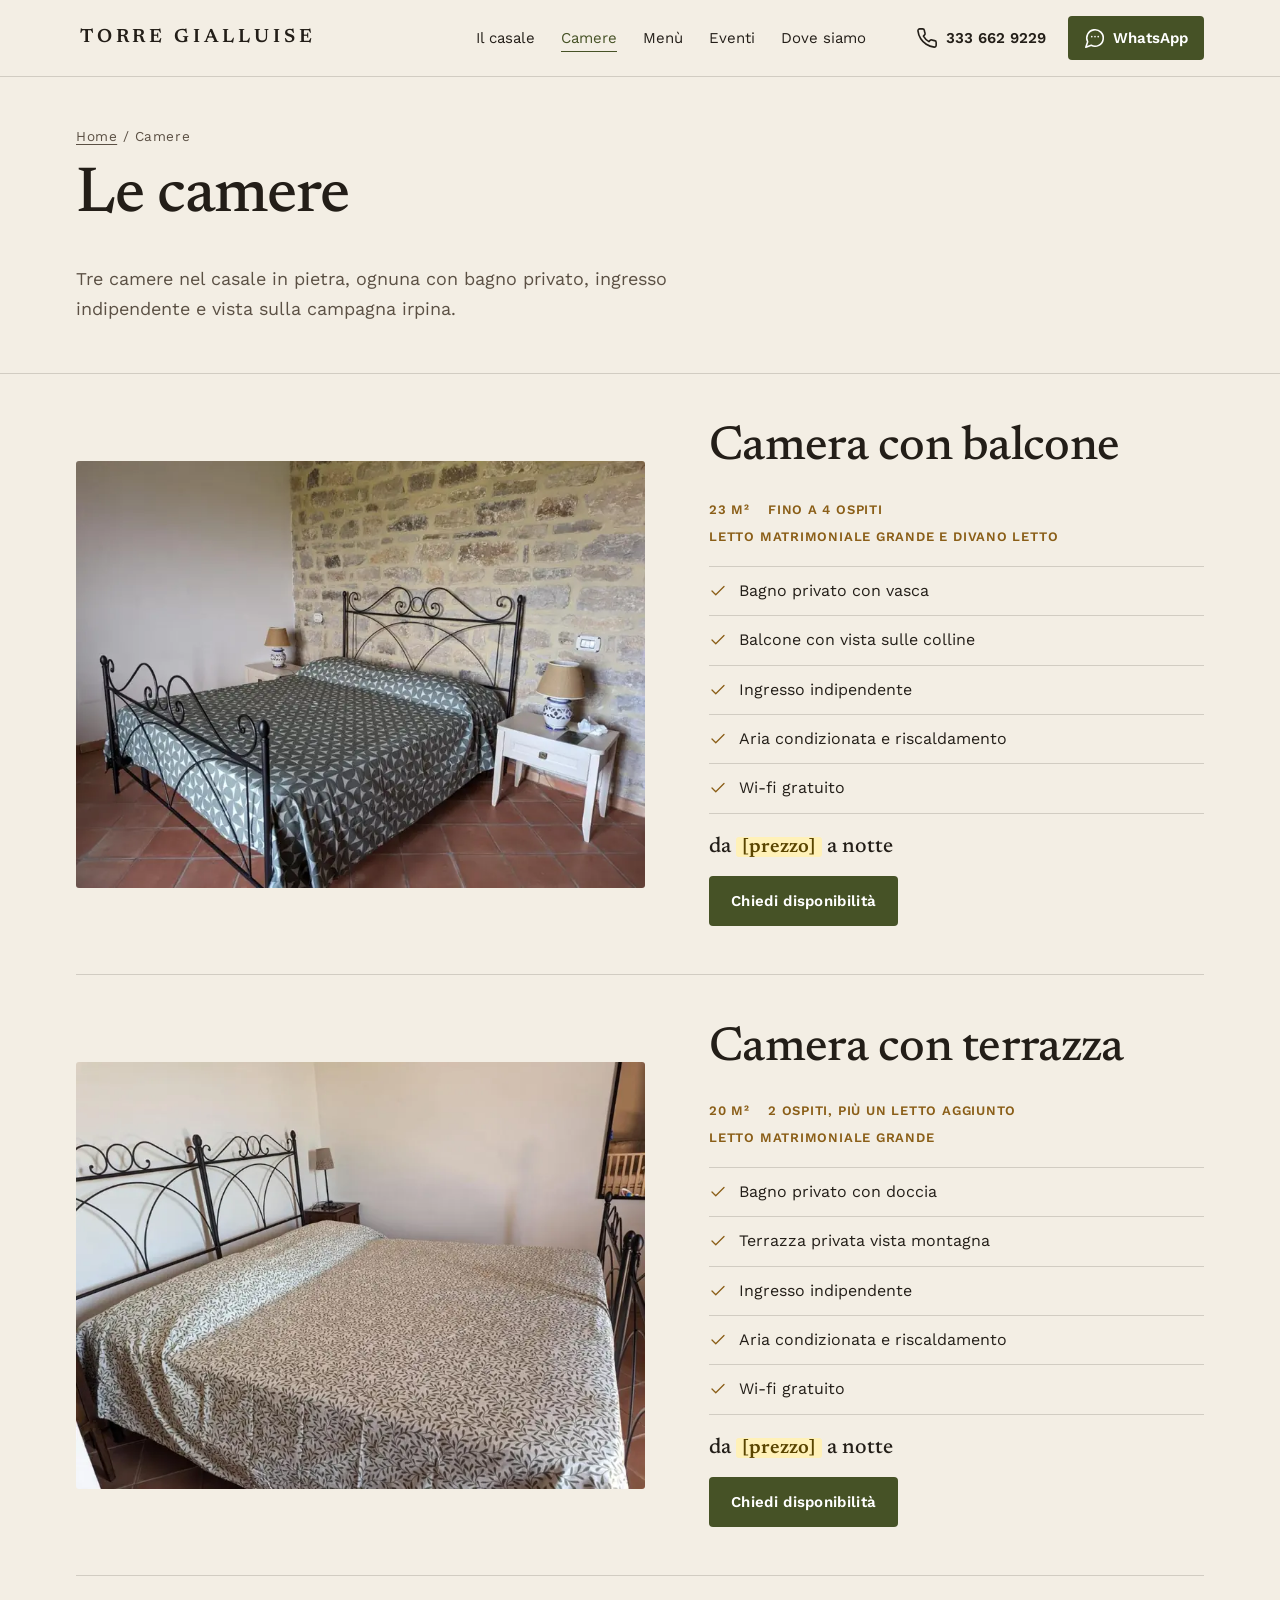
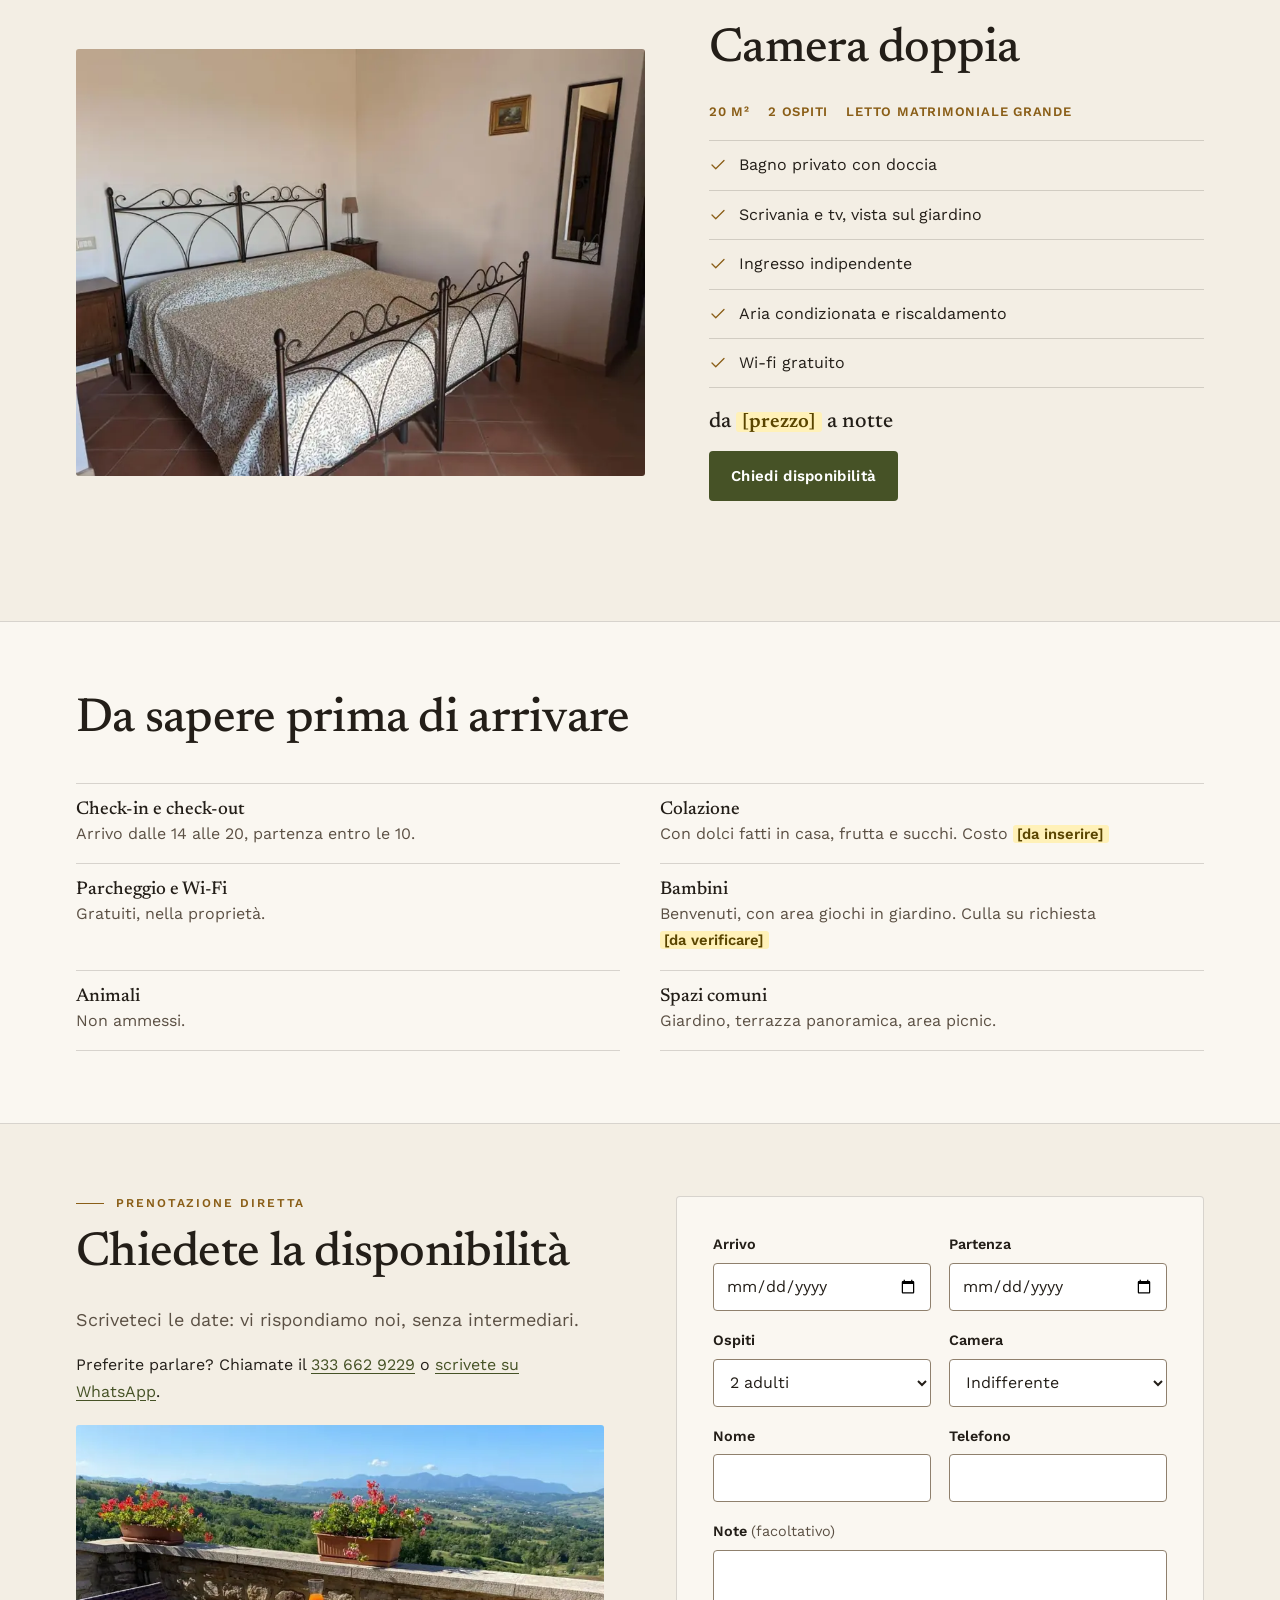
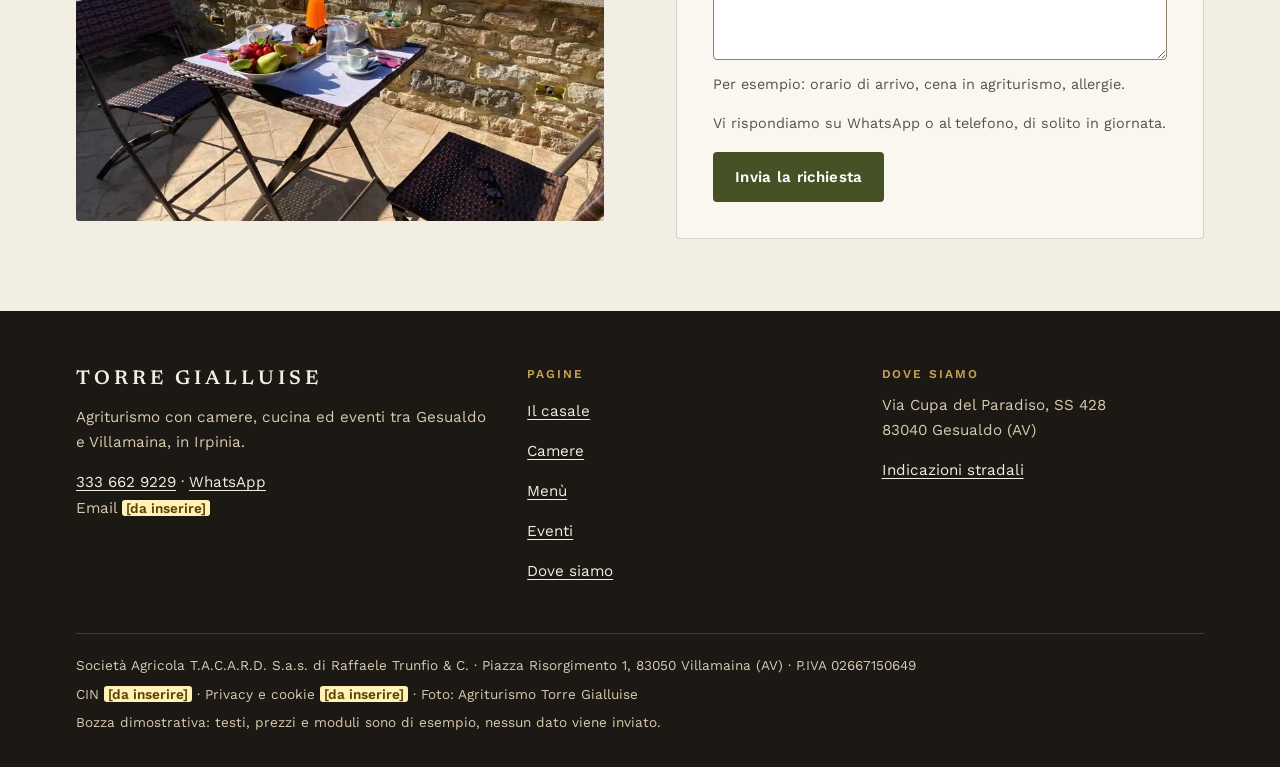
==== commit 547c7fe5: "Design rivisto: logo testuale Torre Gialluise, header mobile con menu a tutto schermo Co-Authored-By" ====
--- a/camere.html
+++ b/camere.html
@@ -5,7 +5,7 @@
 <meta name="viewport" content="width=device-width, initial-scale=1">
 <title>Camere · Agriturismo Torre Gialluise, Gesualdo</title>
 <meta name="description" content="Tre camere con bagno privato e vista sulle colline dell'Irpinia, nel casale in pietra tra Gesualdo e Villamaina. Chiedete la disponibilità.">
-<meta name="theme-color" content="#F4EFE6">
+<meta name="theme-color" content="#F3EEE4">
 <link rel="canonical" href="https://fraspin02.github.io/tacard-trunfio-bozza/camere.html">
 <meta property="og:type" content="website">
 <meta property="og:locale" content="it_IT">
@@ -27,235 +27,256 @@
 @font-face{font-family:"Work Sans";src:url(fonts/work-sans-latin-600-normal.woff2) format("woff2");font-weight:600;font-display:swap}
 
 :root{
-  --stone:#F4EFE6;--stone-2:#E6DCCB;--paper:#FBF8F2;
-  --ink:#2A231C;--ink-2:#5E5245;--sand:#D9CBB3;
-  --olive:#4E5A2B;--olive-d:#3C4620;--crusco:#8C2B1E;
-  --line:rgba(42,35,28,.16);
+  --stone:#F3EEE4;--stone-2:#E8DFCF;--paper:#FAF7F1;
+  --ink:#231E18;--ink-2:#5B5044;--sand:#D8CAB1;
+  --olive:#465226;--olive-d:#343D1B;--ochre:#8A5E17;--ochre-l:#C9A15A;--crusco:#8C2B1E;
+  --line:rgba(35,30,24,.16);
   --serif:"Newsreader",Georgia,"Times New Roman",serif;
   --sans:"Work Sans",system-ui,-apple-system,"Segoe UI",Roboto,sans-serif;
-  --r:14px;--r-img:18px;
-  --wrap:1160px;--gut:16px;
-  --sh:0 1px 2px rgba(42,35,28,.06),0 8px 24px rgba(42,35,28,.08);
+  --r:4px;--r-img:3px;
+  --wrap:1160px;--gut:16px;--hdr:64px;
 }
 *,*::before,*::after{box-sizing:border-box}
 html{-webkit-text-size-adjust:100%;scroll-padding-top:80px}
-body{margin:0;background:var(--stone);color:var(--ink);font:400 1rem/1.6 var(--sans);overflow-x:hidden}
+html.nav-open{overflow:hidden}
+body{margin:0;background:var(--stone);color:var(--ink);font:400 1rem/1.65 var(--sans);overflow-x:hidden}
 img{display:block;max-width:100%;height:auto}
-a,button,input,select,textarea,label{touch-action:manipulation;-webkit-tap-highlight-color:rgba(78,90,43,.15)}
+a,button,input,select,textarea,label{touch-action:manipulation;-webkit-tap-highlight-color:rgba(70,82,38,.15)}
 a{color:var(--olive);text-underline-offset:3px}
 a:hover{color:var(--olive-d)}
-h1,h2,h3{font-family:var(--serif);font-weight:500;line-height:1.12;margin:0 0 .5em;letter-spacing:-.01em;text-wrap:balance}
-h1{font-size:clamp(2.5rem,9vw,4.4rem)}
-h2{font-size:clamp(1.85rem,5.4vw,2.8rem)}
+h1,h2,h3{font-family:var(--serif);font-weight:500;line-height:1.1;margin:0 0 .5em;letter-spacing:-.015em;text-wrap:balance}
+h1{font-size:clamp(2.6rem,10vw,4.8rem)}
+h2{font-size:clamp(1.9rem,5.6vw,3rem)}
 h3{font-size:1.4rem}
 p{margin:0 0 1em}
-.lead{font-size:1.125rem;color:var(--ink-2);max-width:38em}
-.eyebrow{display:block;font:600 .8125rem/1.3 var(--sans);letter-spacing:.12em;text-transform:uppercase;color:var(--olive);margin-bottom:.9rem}
+.lead{font-size:1.125rem;color:var(--ink-2);max-width:36em}
+.eyebrow{display:flex;align-items:center;gap:12px;font:600 .75rem/1.3 var(--sans);letter-spacing:.16em;text-transform:uppercase;color:var(--ochre);margin-bottom:1rem}
+.eyebrow::before{content:"";width:28px;height:1px;background:currentColor;flex:none}
 em.it,.it{font-style:italic}
 .wrap{width:100%;max-width:var(--wrap);margin:0 auto;padding:0 var(--gut)}
-.sec{padding:64px 0}
-.sec--alt{background:var(--stone-2)}
+.sec{padding:72px 0}
+.sec--alt{background:var(--paper);border-block:1px solid var(--line)}
 .sec--dark{background:var(--ink);color:var(--stone)}
-.sec--dark .eyebrow{color:var(--sand)}
+.sec--dark .eyebrow{color:var(--ochre-l)}
 .sec--dark .lead,.sec--dark p{color:var(--sand)}
-.sec-head{max-width:40em;margin-bottom:32px}
+.sec-head{max-width:40em;margin-bottom:36px}
 .ph{background:var(--stone-2)}
 .visually-hidden{position:absolute!important;width:1px;height:1px;overflow:hidden;clip:rect(0 0 0 0);white-space:nowrap}
-.skip{position:absolute;left:8px;top:-60px;background:var(--ink);color:#fff;padding:10px 16px;border-radius:8px;z-index:100}
+.skip{position:absolute;left:8px;top:-60px;background:var(--ink);color:#fff;padding:10px 16px;border-radius:var(--r);z-index:100}
 .skip:focus{top:8px}
-:focus-visible{outline:3px solid var(--olive);outline-offset:3px}
-.todo{background:#FFF1B8;color:#5A4500;padding:0 .3em;border-radius:4px;font-weight:600;font-size:.92em;white-space:nowrap}
+:focus-visible{outline:2px solid var(--olive);outline-offset:3px}
+.todo{background:#FFF1B8;color:#5A4500;padding:0 .3em;border-radius:3px;font-weight:600;font-size:.92em;white-space:nowrap}
 
 /* buttons */
-.btn{display:inline-flex;align-items:center;justify-content:center;gap:.55em;min-height:48px;padding:.75em 1.35em;border-radius:999px;border:2px solid transparent;font:600 1rem/1.1 var(--sans);text-decoration:none;cursor:pointer;transition:background-color .2s,color .2s,border-color .2s,transform .15s}
-.btn svg{width:20px;height:20px;flex:none}
-.btn:active{transform:translateY(1px)}
-.btn--main{background:var(--crusco);color:#fff}
-.btn--main:hover{background:#74231A;color:#fff}
-.btn--line{border-color:var(--ink);color:var(--ink);background:transparent}
-.btn--line:hover{background:var(--ink);color:var(--stone)}
-.btn--olive{background:var(--olive);color:#fff}
-.btn--olive:hover{background:var(--olive-d);color:#fff}
-.sec--dark .btn--line{border-color:var(--sand);color:var(--stone)}
-.sec--dark .btn--line:hover{background:var(--stone);color:var(--ink)}
-.btn-row{display:flex;flex-wrap:wrap;gap:12px}
-.link-arrow{display:inline-flex;align-items:center;gap:.4em;font-weight:600;text-decoration:none;min-height:44px}
-.link-arrow svg{width:18px;height:18px;transition:transform .2s}
+.btn{display:inline-flex;align-items:center;justify-content:center;gap:.6em;min-height:50px;padding:.8em 1.4em;border-radius:var(--r);border:1px solid transparent;font:600 .9375rem/1.1 var(--sans);letter-spacing:.02em;text-decoration:none;cursor:pointer;transition:background-color .2s,color .2s,border-color .2s}
+.btn svg{width:19px;height:19px;flex:none}
+.btn--main{background:var(--olive);color:#fff}
+.btn--main:hover{background:var(--olive-d);color:#fff}
+.btn--line{border-color:currentColor;color:var(--ink);background:transparent}
+.btn--line:hover{background:var(--ink);border-color:var(--ink);color:var(--stone)}
+.btn--olive{background:var(--ink);color:var(--stone)}
+.btn--olive:hover{background:#000;color:#fff}
+.sec--dark .btn--main{background:var(--stone);color:var(--ink)}
+.sec--dark .btn--main:hover{background:#fff;color:var(--ink)}
+.sec--dark .btn--line{color:var(--stone)}
+.sec--dark .btn--line:hover{background:var(--stone);border-color:var(--stone);color:var(--ink)}
+.btn-row{display:flex;flex-wrap:wrap;align-items:center;gap:12px 20px}
+.link-arrow{display:inline-flex;align-items:center;gap:.45em;font-weight:600;text-decoration:none;color:var(--ink);border-bottom:1px solid var(--ink);min-height:0;padding:10px 0 4px}
+.link-arrow svg{width:17px;height:17px;transition:transform .2s}
+.link-arrow:hover{color:var(--olive);border-color:var(--olive)}
 .link-arrow:hover svg{transform:translateX(3px)}
-svg.i{fill:none;stroke:currentColor;stroke-width:2;stroke-linecap:round;stroke-linejoin:round}
+svg.i{fill:none;stroke:currentColor;stroke-width:1.75;stroke-linecap:round;stroke-linejoin:round}
 
 /* header */
-.hdr{position:sticky;top:0;z-index:50;background:rgba(244,239,230,.94);backdrop-filter:saturate(1.4) blur(8px);-webkit-backdrop-filter:saturate(1.4) blur(8px);border-bottom:1px solid var(--line)}
-.hdr__in{display:flex;align-items:center;gap:8px;min-height:64px}
-.brand{display:flex;flex-direction:column;text-decoration:none;color:var(--ink);margin-right:auto;line-height:1.05;min-width:0}
-.brand b{font:500 1.3rem/1.05 var(--serif);white-space:nowrap}
-.brand small{font-size:.72rem;letter-spacing:.08em;text-transform:uppercase;color:var(--ink-2);white-space:nowrap}
+.hdr{position:sticky;top:0;z-index:50;background:var(--stone);border-bottom:1px solid var(--line)}
+.hdr__in{display:grid;grid-template-columns:48px 1fr 48px;align-items:center;min-height:var(--hdr)}
+.brand{justify-self:center;font:600 1.0625rem/1 var(--serif);letter-spacing:.2em;text-transform:uppercase;color:var(--ink);text-decoration:none;white-space:nowrap;padding:12px 0 12px .2em}
+.brand:hover{color:var(--ink)}
 .nav{display:none}
-.ico-btn{position:relative;display:inline-flex;align-items:center;justify-content:center;gap:.45em;min-width:44px;height:44px;padding:0 10px;border-radius:999px;border:0;background:transparent;color:var(--ink);text-decoration:none;font:600 .95rem var(--sans);cursor:pointer}
+.ico-btn{position:relative;display:inline-flex;align-items:center;justify-content:center;gap:.5em;min-width:44px;height:44px;padding:0;border-radius:var(--r);border:0;background:transparent;color:var(--ink);text-decoration:none;font:600 .9375rem var(--sans);cursor:pointer}
 .ico-btn svg{width:22px;height:22px}
-.ico-btn:hover{background:var(--stone-2);color:var(--ink)}
+.ico-btn:hover{color:var(--olive)}
 .ico-btn .lbl{display:none}
-.ico-btn--wa{background:var(--olive);color:#fff}
-.ico-btn--wa:hover{background:var(--olive-d);color:#fff}
-.mnav{position:fixed;inset:64px 0 auto 0;background:var(--stone);border-bottom:1px solid var(--line);padding:8px var(--gut) 20px;box-shadow:var(--sh)}
+.menu-btn{justify-self:start;margin-left:-10px}
+.ico-btn--tel{justify-self:end;margin-right:-10px}
+.ico-btn--wa{display:none}
+.mnav{position:fixed;inset:0;z-index:40;display:flex;flex-direction:column;justify-content:space-between;gap:32px;padding:calc(var(--hdr) + 28px) var(--gut) max(28px,env(safe-area-inset-bottom));background:var(--stone);overflow-y:auto;animation:mnav-in .32s cubic-bezier(.2,.7,.2,1)}
 .mnav[hidden]{display:none}
-.mnav a{display:flex;align-items:center;min-height:52px;border-bottom:1px solid var(--line);color:var(--ink);text-decoration:none;font:500 1.3rem var(--serif)}
-.mnav a[aria-current="page"]{color:var(--olive)}
-.mnav .btn-row{margin-top:16px}
-@media (min-width:420px){.ico-btn--wa .lbl{display:inline}.ico-btn--wa{padding:0 14px}}
+@keyframes mnav-in{from{transform:translateX(-100%)}to{transform:none}}
+.mnav__links{display:flex;flex-direction:column;counter-reset:m}
+.mnav__links a{display:flex;align-items:baseline;gap:16px;padding:12px 0;border-bottom:1px solid var(--line);color:var(--ink);text-decoration:none;font:500 clamp(1.9rem,8.5vw,2.6rem)/1.15 var(--serif);counter-increment:m}
+.mnav__links a::before{content:counter(m,decimal-leading-zero);font:600 .75rem var(--sans);letter-spacing:.12em;color:var(--ochre);min-width:1.6em}
+.mnav__links a[aria-current="page"]{font-style:italic;color:var(--olive)}
+.mnav__foot p{color:var(--ink-2);font-size:.95rem}
+.mnav__foot .btn{flex:1 1 140px}
 @media (min-width:1000px){
-  .nav{display:flex;gap:4px;margin-right:12px}
-  .nav a{padding:10px 12px;border-radius:999px;color:var(--ink);text-decoration:none;font-weight:600;font-size:.95rem}
-  .nav a:hover{background:var(--stone-2)}
-  .nav a[aria-current="page"]{color:var(--olive);box-shadow:inset 0 -2px 0 var(--olive);border-radius:0}
+  .hdr__in{display:flex;gap:8px;min-height:76px}
+  .brand{order:-1;margin-right:auto;font-size:1.2rem}
   .menu-btn{display:none}
+  .nav{display:flex;gap:2px;margin-right:16px}
+  .nav a{padding:10px 12px;color:var(--ink);text-decoration:none;font-size:.9375rem}
+  .nav a:hover{color:var(--olive)}
+  .nav a[aria-current="page"]{color:var(--olive);text-decoration:underline;text-decoration-thickness:1px;text-underline-offset:8px}
+  .ico-btn--tel{margin:0;padding:0 14px}
   .ico-btn--tel .lbl{display:inline}
-  .ico-btn--tel{padding:0 12px}
+  .ico-btn--wa{display:inline-flex;background:var(--olive);color:#fff;padding:0 16px}
+  .ico-btn--wa .lbl{display:inline}
+  .ico-btn--wa:hover{background:var(--olive-d);color:#fff}
+  .mnav{display:none!important}
 }
 
 /* hero */
-.hero{padding:28px 0 56px}
-.hero__grid{display:grid;gap:28px}
-.hero h1{margin-bottom:.3em}
-.hero h1 .it{display:block;font-size:.42em;color:var(--ink-2);margin-top:.35em;letter-spacing:0}
-.hero .lead{margin-bottom:1.6em}
-.arch{border-radius:999px 999px var(--r-img) var(--r-img)/360px 360px var(--r-img) var(--r-img);overflow:hidden}
-.hero__img{aspect-ratio:4/4.4;width:100%;object-fit:cover}
-.hero__note{display:flex;align-items:center;gap:8px;margin-top:22px;color:var(--ink-2);font-size:.95rem}
-.hero__note svg{width:18px;height:18px;flex:none;color:var(--olive)}
+.hero{padding:40px 0 64px}
+.hero__grid{display:grid;gap:36px}
+.hero h1{margin-bottom:.35em}
+.hero h1 .it{display:block;font-size:.4em;line-height:1.25;color:var(--ink-2);margin-top:.5em;letter-spacing:0}
+.hero .lead{margin-bottom:1.8em}
+.arch{position:relative;margin:0}
+.arch img{border-radius:var(--r-img)}
+.arch figcaption{margin-top:10px;font:italic 500 .95rem var(--serif);color:var(--ink-2)}
+.hero__img{aspect-ratio:4/4.6;width:100%;object-fit:cover}
+.hero__note{display:flex;align-items:center;gap:8px;margin-top:24px;color:var(--ink-2);font-size:.95rem}
+.hero__note svg{width:18px;height:18px;flex:none;color:var(--ochre)}
 @media (min-width:880px){
-  .hero{padding:56px 0 88px}
-  .hero__grid{grid-template-columns:1.05fr .95fr;align-items:center;gap:56px}
-  .hero__img{aspect-ratio:4/4.6}
+  .hero{padding:72px 0 96px}
+  .hero__grid{grid-template-columns:1.1fr .9fr;align-items:end;gap:72px}
+  .hero__grid>:first-child{padding-bottom:40px}
+  .hero__img{aspect-ratio:4/5}
 }
 
 /* page head */
-.phead{padding:40px 0 28px}
-.phead h1{font-size:clamp(2.2rem,7vw,3.6rem)}
-.crumbs{font-size:.9rem;color:var(--ink-2);margin-bottom:10px}
+.phead{padding:48px 0 32px;border-bottom:1px solid var(--line);margin-bottom:40px}
+.phead h1{font-size:clamp(2.4rem,8vw,4rem)}
+.crumbs{font-size:.85rem;letter-spacing:.04em;color:var(--ink-2);margin-bottom:14px}
 .crumbs a{color:var(--ink-2)}
 
 /* split media/text */
-.split{display:grid;gap:28px;align-items:center}
-@media (min-width:880px){.split{grid-template-columns:1fr 1fr;gap:56px}.split--rev>:first-child{order:2}}
+.split{display:grid;gap:36px;align-items:center}
+@media (min-width:880px){.split{grid-template-columns:1fr 1fr;gap:72px}.split--rev>:first-child{order:2}}
 .rimg{border-radius:var(--r-img);overflow:hidden}
 .rimg img{width:100%;height:100%;object-fit:cover}
-.mosaic{display:grid;grid-template-columns:1.25fr 1fr;grid-template-rows:auto auto;gap:10px}
+.mosaic{display:grid;grid-template-columns:1.3fr 1fr;grid-template-rows:auto auto;gap:8px}
 .mosaic .rimg:first-child{grid-row:span 2}
 .mosaic img{aspect-ratio:3/4}
 .mosaic .rimg:not(:first-child) img{aspect-ratio:4/3.1}
-.facts{display:grid;grid-template-columns:1fr 1fr;gap:18px 20px;margin:24px 0 0;padding:20px 0 0;border-top:1px solid var(--line)}
-.facts dt{font:500 1.6rem/1.1 var(--serif);color:var(--olive)}
-.facts dd{margin:4px 0 0;font-size:.92rem;color:var(--ink-2)}
+.facts{display:grid;grid-template-columns:1fr 1fr;gap:0;margin:28px 0 0;border-top:1px solid var(--line)}
+.facts div{padding:18px 16px 18px 0;border-bottom:1px solid var(--line)}
+.facts div:nth-child(even){padding-left:16px;border-left:1px solid var(--line)}
+.facts dt{font:500 1.55rem/1.1 var(--serif);color:var(--ink)}
+.facts dd{margin:6px 0 0;font-size:.9rem;color:var(--ink-2)}
 
 /* cards */
-.grid{display:grid;gap:20px}
+.grid{display:grid;gap:36px 24px}
 @media (min-width:640px){.grid--2{grid-template-columns:1fr 1fr}.grid--3{grid-template-columns:1fr 1fr}.grid--4{grid-template-columns:1fr 1fr}}
 @media (min-width:960px){.grid--3{grid-template-columns:repeat(3,1fr)}.grid--4{grid-template-columns:repeat(4,1fr)}}
-.card{display:flex;flex-direction:column;background:var(--paper);border-radius:var(--r);overflow:hidden;box-shadow:var(--sh);color:var(--ink)}
-.card__img{aspect-ratio:4/3;object-fit:cover;width:100%}
-.card__body{display:flex;flex-direction:column;gap:6px;padding:18px 18px 20px;flex:1}
+.card{display:flex;flex-direction:column;color:var(--ink)}
+.card__img{aspect-ratio:4/4.6;object-fit:cover;width:100%;border-radius:var(--r-img);transition:opacity .3s}
+.card__body{display:flex;flex-direction:column;gap:6px;padding:18px 0 0;flex:1}
 .card__body h3{margin:0}
 .card__body p{margin:0;color:var(--ink-2)}
-.card__meta{font-size:.9rem;color:var(--ink-2)}
-.card__foot{margin-top:auto;padding-top:10px;display:flex;align-items:center;justify-content:space-between;gap:10px;flex-wrap:wrap}
+.card__meta{font-size:.8125rem;letter-spacing:.08em;text-transform:uppercase;color:var(--ochre);font-weight:600}
+.card .link-arrow{align-self:flex-start;margin-top:8px}
 a.card{text-decoration:none}
+a.card:hover .card__img{opacity:.88}
 a.card:hover h3{color:var(--olive)}
-.tile{position:relative;display:block;border-radius:var(--r);overflow:hidden;color:#fff;text-decoration:none;min-height:240px}
-.tile img{position:absolute;inset:0;width:100%;height:100%;object-fit:cover;transition:transform .5s}
-.tile::after{content:"";position:absolute;inset:0;background:linear-gradient(to top,rgba(30,24,18,.86) 0%,rgba(30,24,18,.35) 48%,rgba(30,24,18,0) 75%)}
-.tile__t{position:absolute;left:18px;right:18px;bottom:16px;z-index:1}
+.tile{position:relative;display:block;border-radius:var(--r-img);overflow:hidden;color:#fff;text-decoration:none;min-height:300px}
+.tile img{position:absolute;inset:0;width:100%;height:100%;object-fit:cover}
+.tile::after{content:"";position:absolute;inset:0;background:linear-gradient(to top,rgba(25,20,15,.85) 0%,rgba(25,20,15,.3) 45%,rgba(25,20,15,0) 70%)}
+.tile__t{position:absolute;left:20px;right:20px;bottom:18px;z-index:1}
 .tile__t h3{margin:0 0 2px;color:#fff}
 .tile__t span{font-size:.95rem;color:#F1E9DA}
-.tile:hover{color:#fff}
-.tile:hover img{transform:scale(1.03)}
 
 /* lists */
-.ticks{list-style:none;padding:0;margin:0 0 1.2em;display:grid;gap:10px}
-.ticks li{display:flex;gap:10px;align-items:flex-start}
-.ticks svg{width:20px;height:20px;flex:none;margin-top:3px;color:var(--olive)}
-.sec--dark .ticks svg{color:var(--sand)}
+.ticks{list-style:none;padding:0;margin:0 0 1.4em;display:grid;gap:0;border-top:1px solid var(--line)}
+.ticks li{display:flex;gap:12px;align-items:flex-start;padding:11px 0;border-bottom:1px solid var(--line)}
+.ticks svg{width:18px;height:18px;flex:none;margin-top:4px;color:var(--ochre)}
+.sec--dark .ticks svg{color:var(--ochre-l)}
 .chips{display:flex;flex-wrap:wrap;gap:8px;list-style:none;padding:0;margin:0 0 20px}
-.chips li{padding:6px 12px;border:1px solid var(--line);border-radius:999px;font-size:.92rem;background:var(--paper)}
+.chips li{padding:6px 12px;border:1px solid var(--line);border-radius:var(--r);font-size:.92rem}
 
 /* dishes */
-.dishes{list-style:none;padding:0;margin:0}
-.dishes li{display:flex;justify-content:space-between;gap:16px;padding:14px 0;border-bottom:1px dashed var(--line)}
-.dishes b{font:500 1.15rem/1.3 var(--serif)}
-.dishes small{display:block;color:var(--ink-2);font-size:.92rem}
+.dishes{list-style:none;padding:0;margin:0 0 28px}
+.dishes li{display:flex;justify-content:space-between;gap:16px;padding:14px 0;border-bottom:1px solid var(--line)}
+.dishes b{font:500 1.2rem/1.3 var(--serif)}
+.dishes small{display:block;color:var(--ink-2);font-size:.92rem;font-style:italic}
 .dishes .pr{white-space:nowrap;align-self:flex-start;padding-top:2px}
+.grid>div>h3{font:600 .75rem/1.3 var(--sans);letter-spacing:.16em;text-transform:uppercase;color:var(--ochre);margin:0 0 4px}
 
 /* quotes */
-.quotes{display:grid;gap:16px}
-@media (min-width:880px){.quotes{grid-template-columns:repeat(3,1fr)}}
-.quote{margin:0;padding:24px;border-radius:var(--r);background:rgba(244,239,230,.06);border:1px solid rgba(217,203,179,.25)}
-.quote p{font:italic 500 1.25rem/1.4 var(--serif);color:var(--stone)!important}
-.quote footer{font-size:.9rem;color:var(--sand)}
-.scores{display:flex;flex-wrap:wrap;gap:12px 28px;margin:0 0 28px;padding:0;list-style:none}
-.scores li{display:flex;align-items:baseline;gap:8px;color:var(--sand)}
-.scores b{font:500 2rem var(--serif);color:var(--stone)}
+.quotes{display:grid;gap:28px}
+@media (min-width:880px){.quotes{grid-template-columns:repeat(3,1fr);gap:40px}}
+.quote{margin:0;padding:4px 0 0 20px;border-left:1px solid var(--ochre-l)}
+.quote p{font:italic 500 1.3rem/1.4 var(--serif);color:var(--stone)!important}
+.quote footer{font-size:.85rem;letter-spacing:.04em;color:var(--sand)}
+.scores{display:grid;grid-template-columns:repeat(3,1fr);margin:0 0 44px;padding:0;list-style:none;border-block:1px solid rgba(216,202,177,.25)}
+.scores li{display:flex;flex-direction:column;gap:2px;padding:18px 8px 18px 0;color:var(--sand);font-size:.85rem;line-height:1.35}
+.scores li+li{padding-left:14px;border-left:1px solid rgba(216,202,177,.25)}
+.scores b{font:500 2.1rem/1 var(--serif);color:var(--stone)}
 
 /* where */
-.where{display:grid;gap:24px}
-@media (min-width:880px){.where{grid-template-columns:1fr 1.1fr;gap:48px;align-items:center}}
-.addr{font-style:normal;font-size:1.1rem;margin-bottom:16px}
-.dist{list-style:none;padding:0;margin:0 0 24px}
-.dist li{display:flex;justify-content:space-between;gap:12px;padding:10px 0;border-bottom:1px solid var(--line)}
-.dist span:last-child{color:var(--ink-2);white-space:nowrap}
+.where{display:grid;gap:32px}
+@media (min-width:880px){.where{grid-template-columns:1fr 1.1fr;gap:72px;align-items:center}}
+.addr{font-style:normal;font-size:1.1rem;margin-bottom:20px}
+.dist{list-style:none;padding:0;margin:0 0 28px;border-top:1px solid var(--line)}
+.dist li{display:flex;justify-content:space-between;gap:12px;padding:12px 0;border-bottom:1px solid var(--line)}
+.dist span:last-child{font-family:var(--serif);font-size:1.1rem;white-space:nowrap}
 
 /* cta band */
-.cta{text-align:left}
-.cta .tel-big{display:inline-block;font:500 clamp(1.8rem,7vw,2.6rem)/1.1 var(--serif);color:var(--stone);text-decoration:none;margin:4px 0 22px}
-.cta .tel-big:hover{color:#fff;text-decoration:underline}
+.cta{text-align:center}
+.cta .lead{margin-inline:auto}
+.cta .btn-row{justify-content:center}
+.cta .tel-big{display:inline-block;font:500 clamp(2.2rem,9vw,3.4rem)/1.1 var(--serif);color:var(--stone);text-decoration:none;margin:8px 0 28px;letter-spacing:.01em}
+.cta .tel-big:hover{color:#fff;text-decoration:underline;text-decoration-thickness:1px}
 
 /* rooms page */
-.room{display:grid;gap:22px;padding:36px 0;border-top:1px solid var(--line)}
-.room:first-of-type{border-top:0;padding-top:8px}
-@media (min-width:880px){.room{grid-template-columns:1.1fr 1fr;gap:48px;align-items:center}}
+.room{display:grid;gap:24px;padding:48px 0;border-top:1px solid var(--line)}
+.room:first-of-type{border-top:0;padding-top:0}
+@media (min-width:880px){.room{grid-template-columns:1.15fr 1fr;gap:64px;align-items:center}}
 .room__img{aspect-ratio:4/3;width:100%;object-fit:cover}
-.room__spec{display:flex;flex-wrap:wrap;gap:8px 18px;margin:0 0 14px;padding:0;list-style:none;color:var(--ink-2);font-size:.95rem}
-.room__price{font:500 1.3rem var(--serif);margin:6px 0 16px}
-.info{display:grid;gap:14px}
-@media (min-width:640px){.info{grid-template-columns:1fr 1fr}}
-.info div{background:var(--paper);border-radius:var(--r);padding:16px 18px}
-.info dt{font-weight:600}
+.room__spec{display:flex;flex-wrap:wrap;gap:6px 18px;margin:0 0 18px;padding:0;list-style:none;font-size:.8125rem;letter-spacing:.06em;text-transform:uppercase;font-weight:600;color:var(--ochre)}
+.room__price{font:500 1.35rem var(--serif);margin:6px 0 18px}
+.info{display:grid;gap:0;margin:0;border-top:1px solid var(--line)}
+@media (min-width:640px){.info{grid-template-columns:1fr 1fr;column-gap:40px}}
+.info div{padding:16px 0;border-bottom:1px solid var(--line)}
+.info dt{font:500 1.15rem var(--serif)}
 .info dd{margin:2px 0 0;color:var(--ink-2)}
 
 /* forms */
-.form{background:var(--paper);border-radius:var(--r);padding:22px 18px;box-shadow:var(--sh)}
-@media (min-width:640px){.form{padding:32px}}
-.fgrid{display:grid;gap:16px}
+.form{background:var(--paper);border:1px solid var(--line);border-radius:var(--r);padding:24px 18px}
+@media (min-width:640px){.form{padding:36px}}
+.fgrid{display:grid;gap:18px}
 @media (min-width:640px){.fgrid{grid-template-columns:1fr 1fr}.fgrid .full{grid-column:1/-1}}
-.field label,.field legend{display:block;font-weight:600;margin-bottom:6px;font-size:.95rem}
+.field label,.field legend{display:block;font-weight:600;margin-bottom:6px;font-size:.9rem}
 .field .opt{font-weight:400;color:var(--ink-2)}
-.field input,.field select,.field textarea{width:100%;min-height:48px;padding:10px 12px;border:1.5px solid #9A8B78;border-radius:10px;background:#fff;color:var(--ink);font:400 1rem var(--sans)}
+.field input,.field select,.field textarea{width:100%;min-height:48px;padding:10px 12px;border:1px solid #8F806D;border-radius:var(--r);background:#fff;color:var(--ink);font:400 1rem var(--sans)}
 .field textarea{min-height:110px;resize:vertical}
 .field input:focus,.field select:focus,.field textarea:focus{border-color:var(--olive);outline:2px solid var(--olive);outline-offset:1px}
 .field [aria-invalid="true"]{border-color:var(--crusco)}
 .err{display:flex;gap:6px;align-items:center;color:var(--crusco);font-size:.9rem;margin-top:6px;font-weight:600}
+.err svg{width:16px;height:16px;flex:none}
 .err[hidden]{display:none}
 .help{font-size:.9rem;color:var(--ink-2);margin:4px 0 0}
 fieldset{border:0;padding:0;margin:0;min-width:0}
-.radio{display:flex;align-items:center;gap:10px;min-height:48px;padding:10px 14px;border:1.5px solid var(--line);border-radius:10px;background:#fff;cursor:pointer;margin-bottom:8px}
+.radio{display:flex;align-items:center;gap:10px;min-height:48px;padding:10px 14px;border:1px solid var(--line);border-radius:var(--r);background:#fff;cursor:pointer;margin-bottom:8px}
 .radio input{width:20px;height:20px;accent-color:var(--olive);margin:0}
 .radio:has(input:checked){border-color:var(--olive);background:#F3F4EA}
-.done{border-radius:var(--r);background:#EEF0E2;border:1px solid #C9CFAE;padding:20px}
+.done{border-radius:var(--r);background:#EEF0E2;border:1px solid #C9CFAE;padding:22px}
 .done[hidden]{display:none}
 .done h3{display:flex;align-items:center;gap:8px}
 .done h3 svg{width:24px;height:24px;color:var(--olive)}
 .demo-note{font-size:.88rem;color:var(--ink-2);margin:12px 0 0}
 
 /* footer */
-.ftr{background:#211B15;color:var(--sand);padding:48px 0 28px;font-size:.95rem}
+.ftr{background:#1C1813;color:var(--sand);padding:56px 0 28px;font-size:.95rem}
 .ftr a{color:var(--stone)}
-.ftr__grid{display:grid;gap:28px}
+.ftr__grid{display:grid;gap:32px}
 @media (min-width:880px){.ftr__grid{grid-template-columns:1.3fr 1fr 1fr}}
-.ftr h2{font-size:1.5rem;color:var(--stone)}
-.ftr h3{font:600 .8rem var(--sans);letter-spacing:.12em;text-transform:uppercase;color:var(--sand);margin-bottom:12px}
+.ftr h2{font:600 1.25rem/1.2 var(--serif);letter-spacing:.2em;text-transform:uppercase;color:var(--stone);margin-bottom:14px}
+.ftr h3{font:600 .75rem var(--sans);letter-spacing:.16em;text-transform:uppercase;color:var(--ochre-l);margin-bottom:12px}
 .ftr ul{list-style:none;padding:0;margin:0}
 .ftr li{margin-bottom:4px}
 .ftr li a{display:inline-flex;min-height:36px;align-items:center}
-.ftr__legal{margin-top:32px;padding-top:20px;border-top:1px solid rgba(217,203,179,.2);font-size:.85rem}
+.ftr__legal{margin-top:40px;padding-top:20px;border-top:1px solid rgba(216,202,177,.2);font-size:.85rem}
 .ftr__legal p{margin:0 0 6px}
 .ftr .todo{font-size:.85rem}
 
@@ -267,14 +288,18 @@
 <a class="skip" href="#main">Vai al contenuto</a>
 <header class="hdr">
  <div class="wrap hdr__in">
-  <a class="brand" href="index.html" translate="no"><b>Torre Gialluise</b><small>Agriturismo · Irpinia</small></a>
+  <button class="ico-btn menu-btn" type="button" aria-expanded="false" aria-controls="mnav" aria-label="Apri menu"><svg class="i" aria-hidden="true"><use href="#i-menu"/></svg></button>
+  <a class="brand" href="index.html" translate="no">Torre Gialluise</a>
   <nav class="nav" aria-label="Principale"><a href="index.html">Il casale</a><a href="camere.html" aria-current="page">Camere</a><a href="menu.html">Menù</a><a href="index.html#eventi">Eventi</a><a href="index.html#dove">Dove siamo</a></nav>
   <a class="ico-btn ico-btn--tel" href="tel:+393336629229" aria-label="Chiama il 333 662 9229"><svg class="i" aria-hidden="true"><use href="#i-phone"/></svg><span class="lbl">333 662 9229</span></a>
   <a class="ico-btn ico-btn--wa" href="https://wa.me/393336629229?text=Buongiorno%2C%20vorrei%20avere%20informazioni%20sull%27agriturismo." aria-label="WhatsApp, scriveteci"><svg class="i" aria-hidden="true"><use href="#i-chat"/></svg><span class="lbl">WhatsApp</span></a>
-  <button class="ico-btn menu-btn" type="button" aria-expanded="false" aria-controls="mnav" aria-label="Apri menu"><svg class="i" aria-hidden="true"><use href="#i-menu"/></svg></button>
- </div>
- <nav id="mnav" class="mnav" aria-label="Menu" hidden><a href="index.html">Il casale</a><a href="camere.html" aria-current="page">Camere</a><a href="menu.html">Menù</a><a href="index.html#eventi">Eventi</a><a href="index.html#dove">Dove siamo</a>
-  <div class="btn-row"><a class="btn btn--line" href="tel:+393336629229"><svg class="i" aria-hidden="true"><use href="#i-phone"/></svg> Chiama</a><a class="btn btn--olive" href="https://wa.me/393336629229"><svg class="i" aria-hidden="true"><use href="#i-chat"/></svg> WhatsApp</a></div>
+ </div>
+ <nav id="mnav" class="mnav" aria-label="Menu" hidden>
+  <div class="mnav__links"><a href="index.html">Il casale</a><a href="camere.html" aria-current="page">Camere</a><a href="menu.html">Menù</a><a href="index.html#eventi">Eventi</a><a href="index.html#dove">Dove siamo</a></div>
+  <div class="mnav__foot">
+   <p>Via Cupa del Paradiso, SS 428 · Gesualdo (AV)</p>
+   <div class="btn-row"><a class="btn btn--main" href="tel:+393336629229"><svg class="i" aria-hidden="true"><use href="#i-phone"/></svg> Chiama</a><a class="btn btn--line" href="https://wa.me/393336629229"><svg class="i" aria-hidden="true"><use href="#i-chat"/></svg> WhatsApp</a></div>
+  </div>
  </nav>
 </header>
 <main id="main">
@@ -347,7 +372,7 @@
  <div class="wrap">
   <div class="ftr__grid">
    <div>
-    <h2>Torre Gialluise</h2>
+    <h2 translate="no">Torre Gialluise</h2>
     <p>Agriturismo con camere, cucina ed eventi tra Gesualdo e Villamaina, in Irpinia.</p>
     <p><a href="tel:+393336629229">333 662 9229</a> · <a href="https://wa.me/393336629229">WhatsApp</a><br>Email <span class="todo">[da inserire]</span></p>
    </div>
